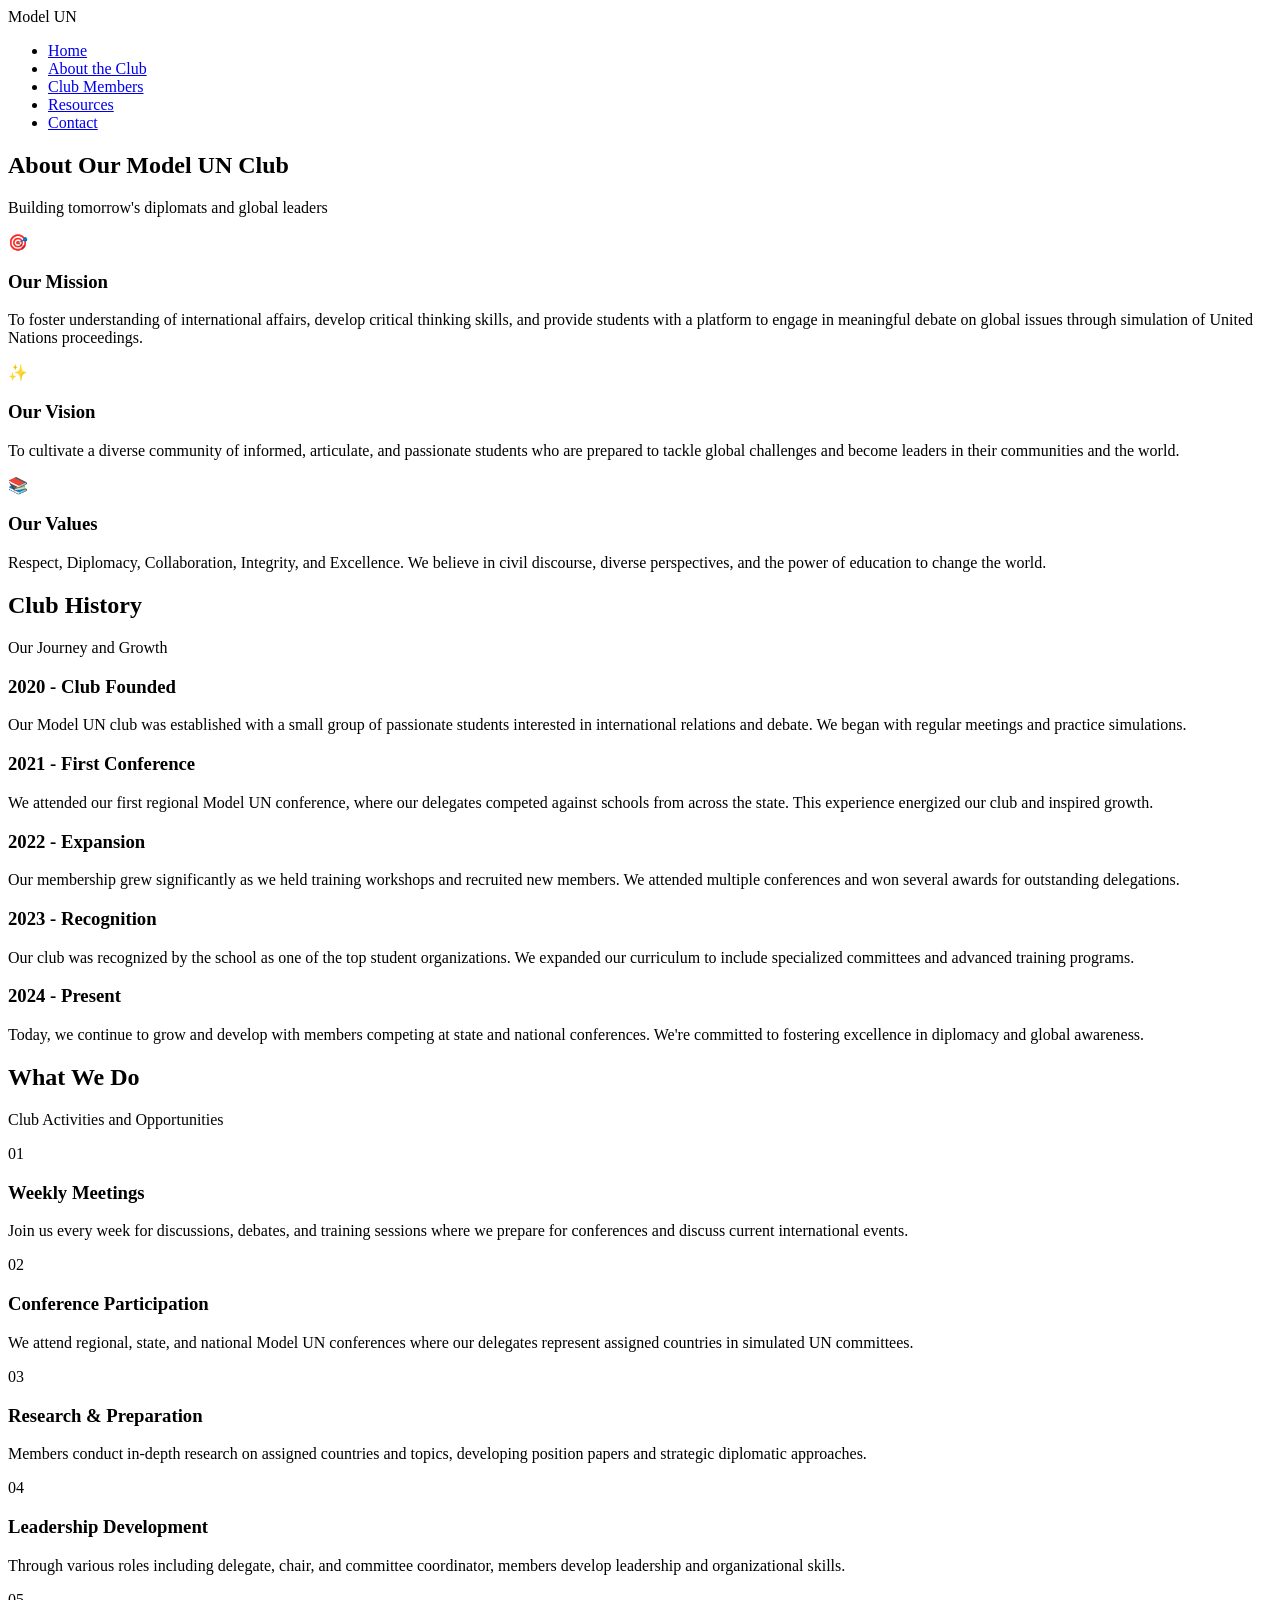
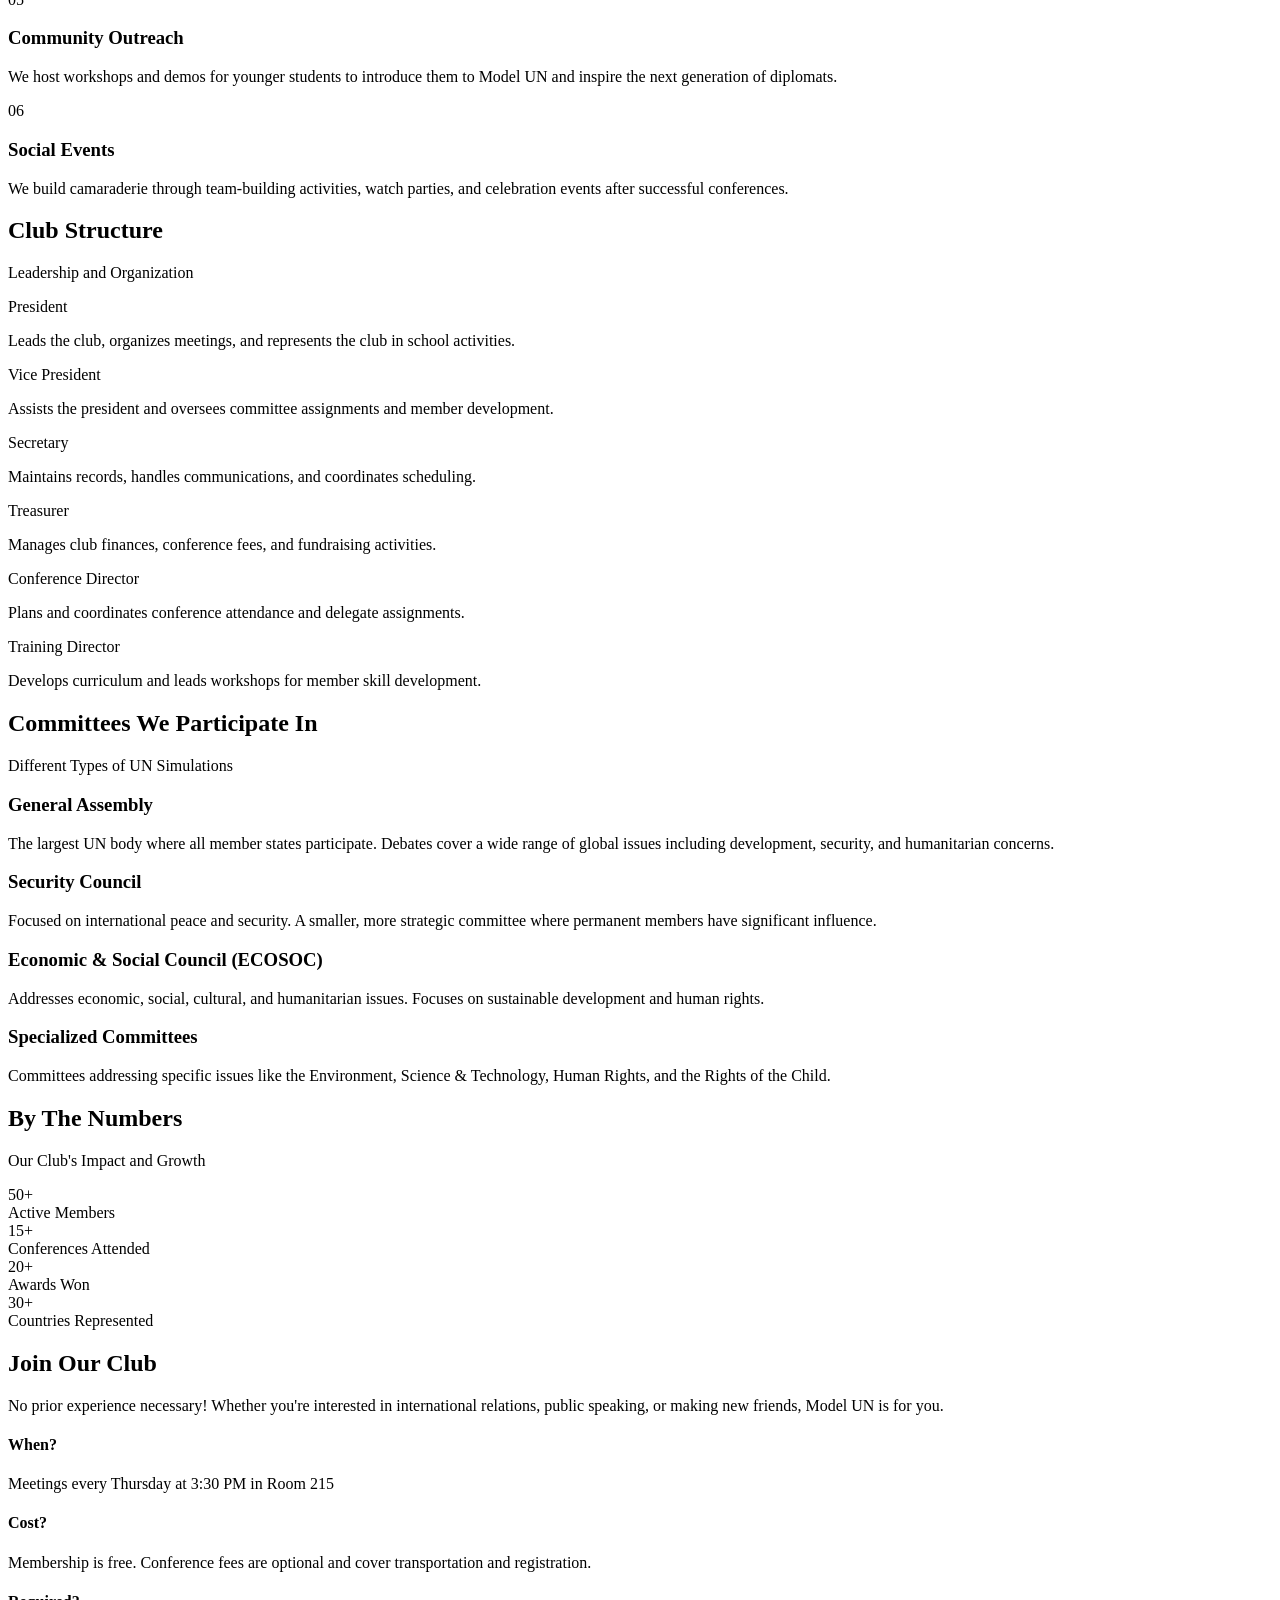
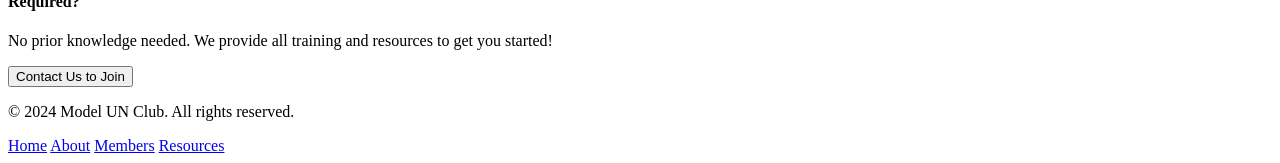
==== about-club.html @ 25dcda88 "inishal base website" ====
<!DOCTYPE html>
<html lang="en">
<head>
    <meta charset="UTF-8">
    <meta name="viewport" content="width=device-width, initial-scale=1.0">
    <title>About the Club - Model UN</title>
    <link rel="stylesheet" href="styles.css">
</head>
<body>
    <!-- Navigation Bar -->
    <nav class="navbar" id="navbar">
        <div class="nav-container">
            <div class="nav-logo">
                <span class="logo-text">Model</span>
                <span class="logo-accent">UN</span>
            </div>
            <ul class="nav-links" id="navLinks">
                <li><a href="index.html" class="nav-link" data-section="home">Home</a></li>
                <li><a href="about-club.html" class="nav-link active" data-section="about-club">About the Club</a></li>
                <li><a href="members.html" class="nav-link" data-section="members">Club Members</a></li>
                <li><a href="resources.html" class="nav-link" data-section="resources">Resources</a></li>
                <li><a href="index.html#contact" class="nav-link" data-section="contact">Contact</a></li>
            </ul>
            <div class="hamburger" id="hamburger">
                <span></span>
                <span></span>
                <span></span>
            </div>
        </div>
    </nav>

    <!-- Main Content -->
    <main>
        <!-- Page Header -->
        <section class="page-header">
            <div class="header-content">
                <h1>About Our Model UN Club</h1>
                <p>Building tomorrow's diplomats and global leaders</p>
            </div>
        </section>

        <!-- Mission & Vision Section -->
        <section class="section about-mission">
            <div class="mission-container">
                <div class="mission-card">
                    <div class="mission-icon">🎯</div>
                    <h3>Our Mission</h3>
                    <p>To foster understanding of international affairs, develop critical thinking skills, and provide students with a platform to engage in meaningful debate on global issues through simulation of United Nations proceedings.</p>
                </div>
                <div class="mission-card">
                    <div class="mission-icon">✨</div>
                    <h3>Our Vision</h3>
                    <p>To cultivate a diverse community of informed, articulate, and passionate students who are prepared to tackle global challenges and become leaders in their communities and the world.</p>
                </div>
                <div class="mission-card">
                    <div class="mission-icon">📚</div>
                    <h3>Our Values</h3>
                    <p>Respect, Diplomacy, Collaboration, Integrity, and Excellence. We believe in civil discourse, diverse perspectives, and the power of education to change the world.</p>
                </div>
            </div>
        </section>

        <!-- Club History Section -->
        <section class="section history-section">
            <div class="section-header">
                <h2>Club History</h2>
                <p>Our Journey and Growth</p>
            </div>
            <div class="timeline">
                <div class="timeline-item">
                    <div class="timeline-dot"></div>
                    <div class="timeline-content">
                        <h3>2020 - Club Founded</h3>
                        <p>Our Model UN club was established with a small group of passionate students interested in international relations and debate. We began with regular meetings and practice simulations.</p>
                    </div>
                </div>
                <div class="timeline-item">
                    <div class="timeline-dot"></div>
                    <div class="timeline-content">
                        <h3>2021 - First Conference</h3>
                        <p>We attended our first regional Model UN conference, where our delegates competed against schools from across the state. This experience energized our club and inspired growth.</p>
                    </div>
                </div>
                <div class="timeline-item">
                    <div class="timeline-dot"></div>
                    <div class="timeline-content">
                        <h3>2022 - Expansion</h3>
                        <p>Our membership grew significantly as we held training workshops and recruited new members. We attended multiple conferences and won several awards for outstanding delegations.</p>
                    </div>
                </div>
                <div class="timeline-item">
                    <div class="timeline-dot"></div>
                    <div class="timeline-content">
                        <h3>2023 - Recognition</h3>
                        <p>Our club was recognized by the school as one of the top student organizations. We expanded our curriculum to include specialized committees and advanced training programs.</p>
                    </div>
                </div>
                <div class="timeline-item">
                    <div class="timeline-dot"></div>
                    <div class="timeline-content">
                        <h3>2024 - Present</h3>
                        <p>Today, we continue to grow and develop with members competing at state and national conferences. We're committed to fostering excellence in diplomacy and global awareness.</p>
                    </div>
                </div>
            </div>
        </section>

        <!-- Activities & Events Section -->
        <section class="section activities-section">
            <div class="section-header">
                <h2>What We Do</h2>
                <p>Club Activities and Opportunities</p>
            </div>
            <div class="activities-grid">
                <div class="activity-card">
                    <div class="activity-number">01</div>
                    <h3>Weekly Meetings</h3>
                    <p>Join us every week for discussions, debates, and training sessions where we prepare for conferences and discuss current international events.</p>
                </div>
                <div class="activity-card">
                    <div class="activity-number">02</div>
                    <h3>Conference Participation</h3>
                    <p>We attend regional, state, and national Model UN conferences where our delegates represent assigned countries in simulated UN committees.</p>
                </div>
                <div class="activity-card">
                    <div class="activity-number">03</div>
                    <h3>Research & Preparation</h3>
                    <p>Members conduct in-depth research on assigned countries and topics, developing position papers and strategic diplomatic approaches.</p>
                </div>
                <div class="activity-card">
                    <div class="activity-number">04</div>
                    <h3>Leadership Development</h3>
                    <p>Through various roles including delegate, chair, and committee coordinator, members develop leadership and organizational skills.</p>
                </div>
                <div class="activity-card">
                    <div class="activity-number">05</div>
                    <h3>Community Outreach</h3>
                    <p>We host workshops and demos for younger students to introduce them to Model UN and inspire the next generation of diplomats.</p>
                </div>
                <div class="activity-card">
                    <div class="activity-number">06</div>
                    <h3>Social Events</h3>
                    <p>We build camaraderie through team-building activities, watch parties, and celebration events after successful conferences.</p>
                </div>
            </div>
        </section>

        <!-- Structure Section -->
        <section class="section structure-section">
            <div class="section-header">
                <h2>Club Structure</h2>
                <p>Leadership and Organization</p>
            </div>
            <div class="structure-container">
                <div class="officer-card">
                    <div class="officer-title">President</div>
                    <p>Leads the club, organizes meetings, and represents the club in school activities.</p>
                </div>
                <div class="officer-card">
                    <div class="officer-title">Vice President</div>
                    <p>Assists the president and oversees committee assignments and member development.</p>
                </div>
                <div class="officer-card">
                    <div class="officer-title">Secretary</div>
                    <p>Maintains records, handles communications, and coordinates scheduling.</p>
                </div>
                <div class="officer-card">
                    <div class="officer-title">Treasurer</div>
                    <p>Manages club finances, conference fees, and fundraising activities.</p>
                </div>
                <div class="officer-card">
                    <div class="officer-title">Conference Director</div>
                    <p>Plans and coordinates conference attendance and delegate assignments.</p>
                </div>
                <div class="officer-card">
                    <div class="officer-title">Training Director</div>
                    <p>Develops curriculum and leads workshops for member skill development.</p>
                </div>
            </div>
        </section>

        <!-- Committee Types Section -->
        <section class="section committees-section">
            <div class="section-header">
                <h2>Committees We Participate In</h2>
                <p>Different Types of UN Simulations</p>
            </div>
            <div class="committees-grid">
                <div class="committee-item">
                    <h3>General Assembly</h3>
                    <p>The largest UN body where all member states participate. Debates cover a wide range of global issues including development, security, and humanitarian concerns.</p>
                </div>
                <div class="committee-item">
                    <h3>Security Council</h3>
                    <p>Focused on international peace and security. A smaller, more strategic committee where permanent members have significant influence.</p>
                </div>
                <div class="committee-item">
                    <h3>Economic & Social Council (ECOSOC)</h3>
                    <p>Addresses economic, social, cultural, and humanitarian issues. Focuses on sustainable development and human rights.</p>
                </div>
                <div class="committee-item">
                    <h3>Specialized Committees</h3>
                    <p>Committees addressing specific issues like the Environment, Science & Technology, Human Rights, and the Rights of the Child.</p>
                </div>
            </div>
        </section>

        <!-- Statistics Section -->
        <section class="section stats-section">
            <div class="section-header">
                <h2>By The Numbers</h2>
                <p>Our Club's Impact and Growth</p>
            </div>
            <div class="stats-grid">
                <div class="stat-card">
                    <div class="stat-number">50+</div>
                    <div class="stat-label">Active Members</div>
                </div>
                <div class="stat-card">
                    <div class="stat-number">15+</div>
                    <div class="stat-label">Conferences Attended</div>
                </div>
                <div class="stat-card">
                    <div class="stat-number">20+</div>
                    <div class="stat-label">Awards Won</div>
                </div>
                <div class="stat-card">
                    <div class="stat-number">30+</div>
                    <div class="stat-label">Countries Represented</div>
                </div>
            </div>
        </section>

        <!-- Join Section -->
        <section class="section join-section">
            <div class="join-content">
                <h2>Join Our Club</h2>
                <p>No prior experience necessary! Whether you're interested in international relations, public speaking, or making new friends, Model UN is for you.</p>
                <div class="join-details">
                    <div class="join-item">
                        <h4>When?</h4>
                        <p>Meetings every Thursday at 3:30 PM in Room 215</p>
                    </div>
                    <div class="join-item">
                        <h4>Cost?</h4>
                        <p>Membership is free. Conference fees are optional and cover transportation and registration.</p>
                    </div>
                    <div class="join-item">
                        <h4>Required?</h4>
                        <p>No prior knowledge needed. We provide all training and resources to get you started!</p>
                    </div>
                </div>
                <button class="cta-button" onclick="window.location.href='index.html#contact'">Contact Us to Join</button>
            </div>
        </section>
    </main>

    <!-- Footer -->
    <footer class="footer">
        <div class="footer-content">
            <p>&copy; 2024 Model UN Club. All rights reserved.</p>
            <div class="footer-links">
                <a href="index.html">Home</a>
                <a href="about-club.html">About</a>
                <a href="members.html">Members</a>
                <a href="resources.html">Resources</a>
            </div>
        </div>
    </footer>

    <script src="script.js"></script>
</body>
</html>
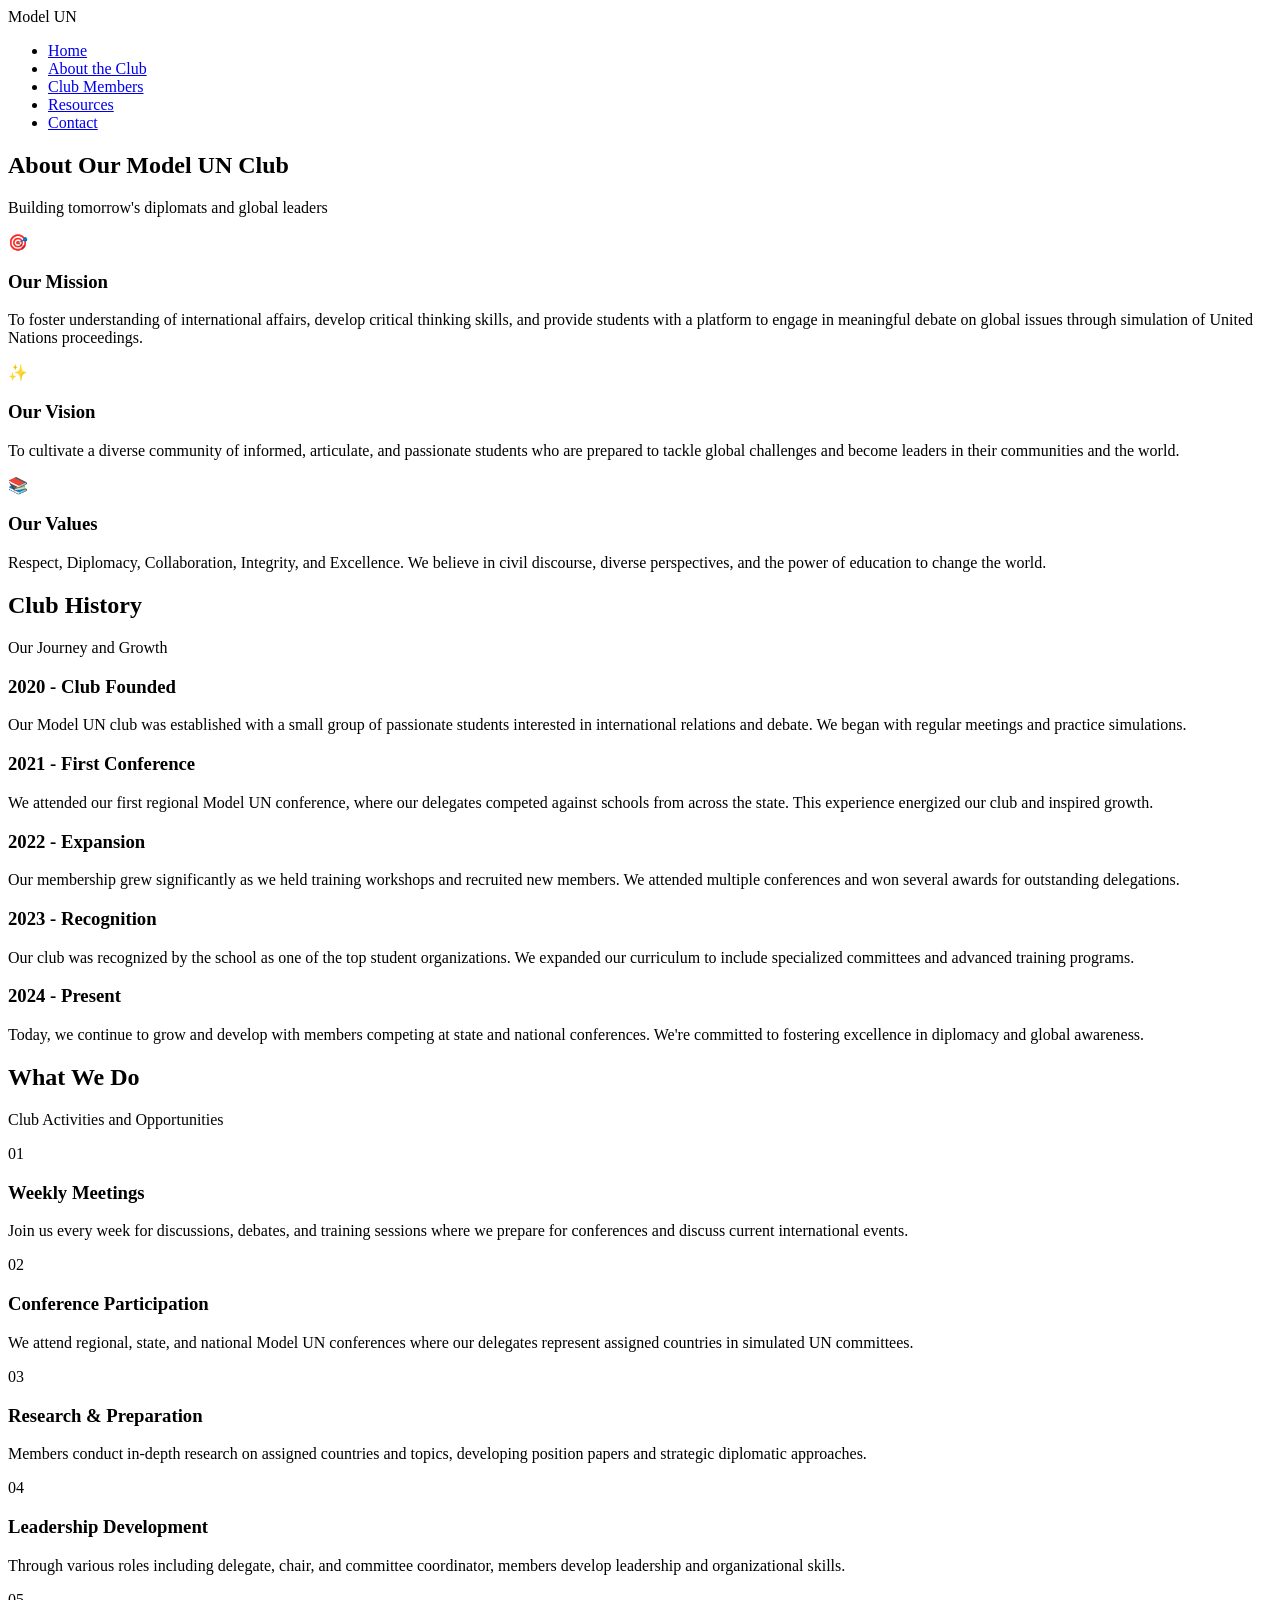
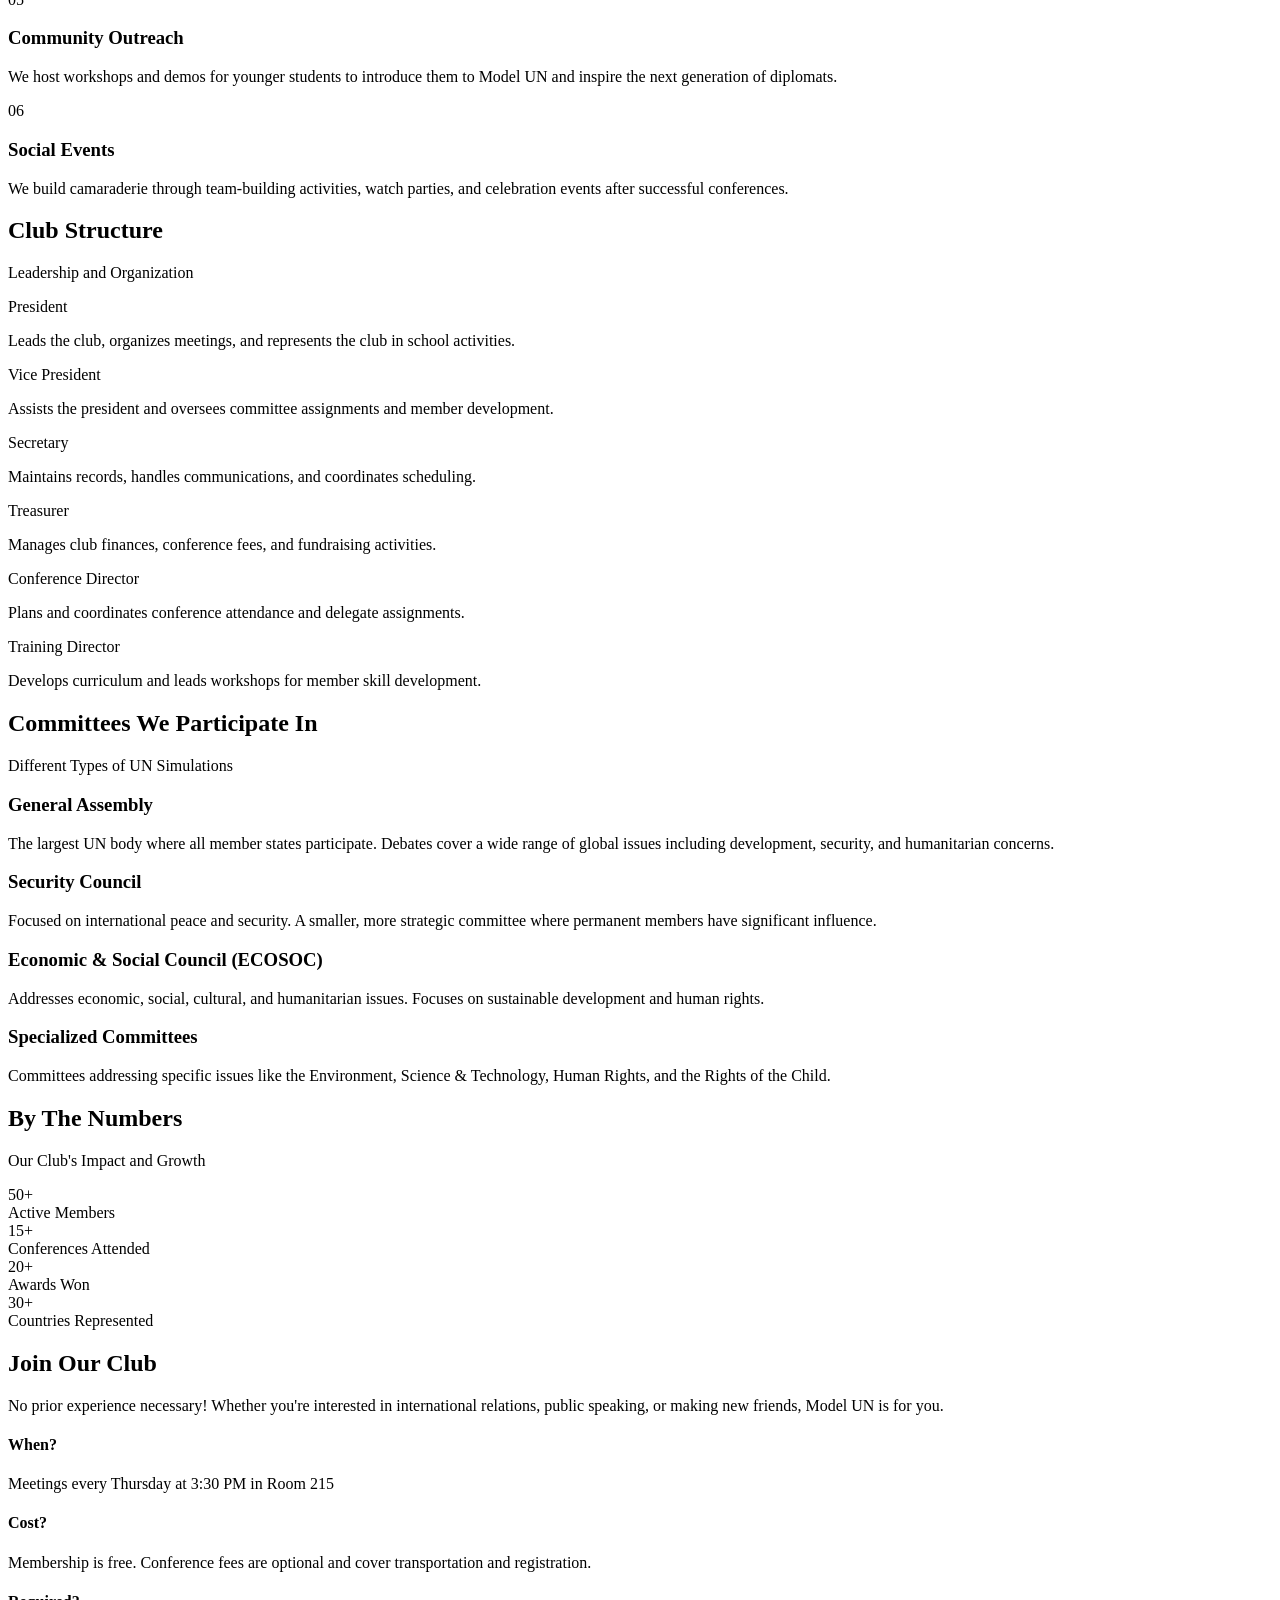
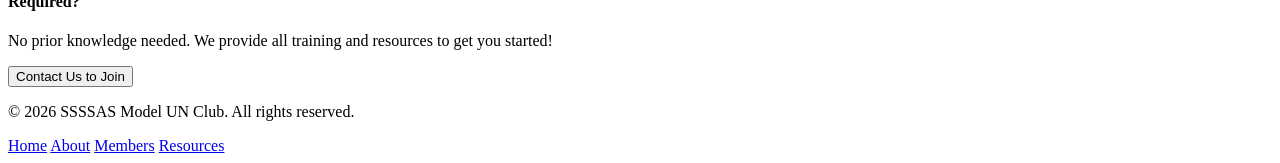
==== commit 90354d8c: "End of day one, added in the about clubs, resources, and members pg" ====
--- a/about-club.html
+++ b/about-club.html
@@ -258,7 +258,7 @@
     <!-- Footer -->
     <footer class="footer">
         <div class="footer-content">
-            <p>&copy; 2024 Model UN Club. All rights reserved.</p>
+            <p>&copy; 2026 SSSSAS Model UN Club. All rights reserved.</p>
             <div class="footer-links">
                 <a href="index.html">Home</a>
                 <a href="about-club.html">About</a>
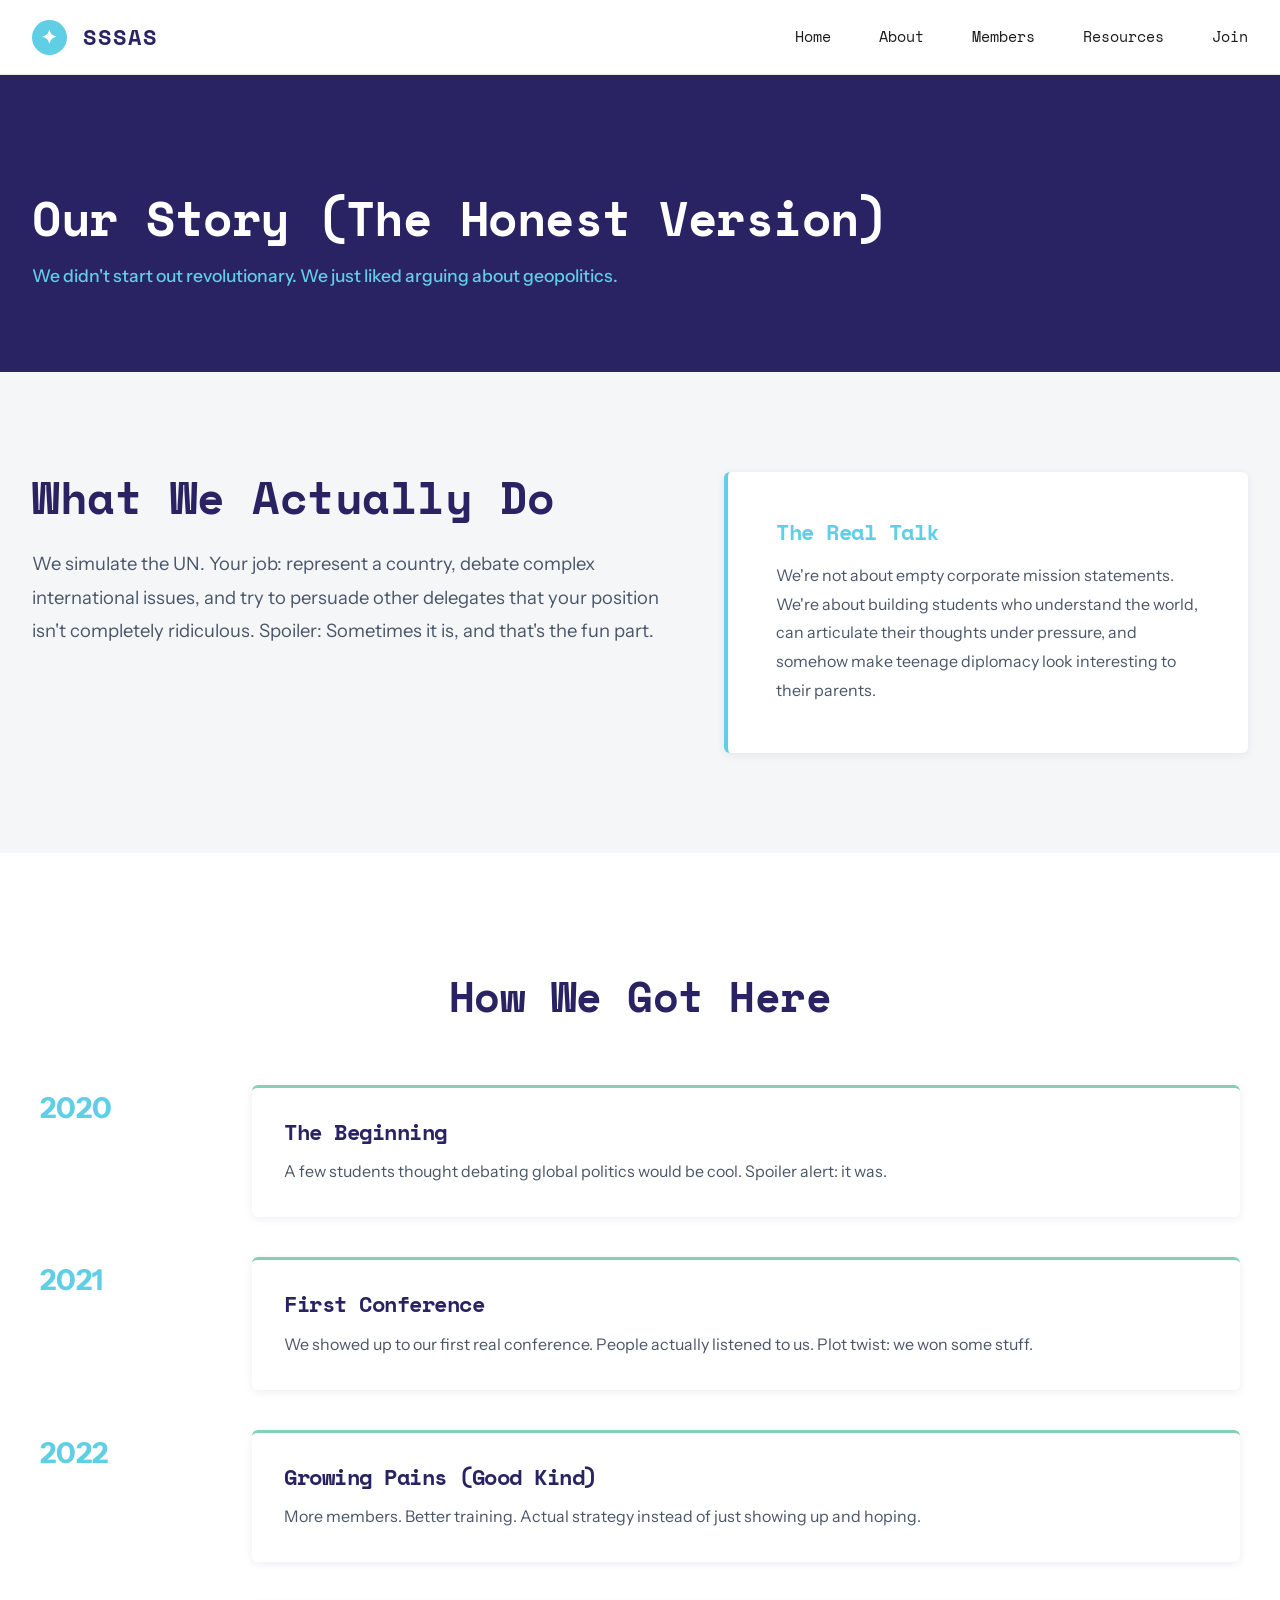
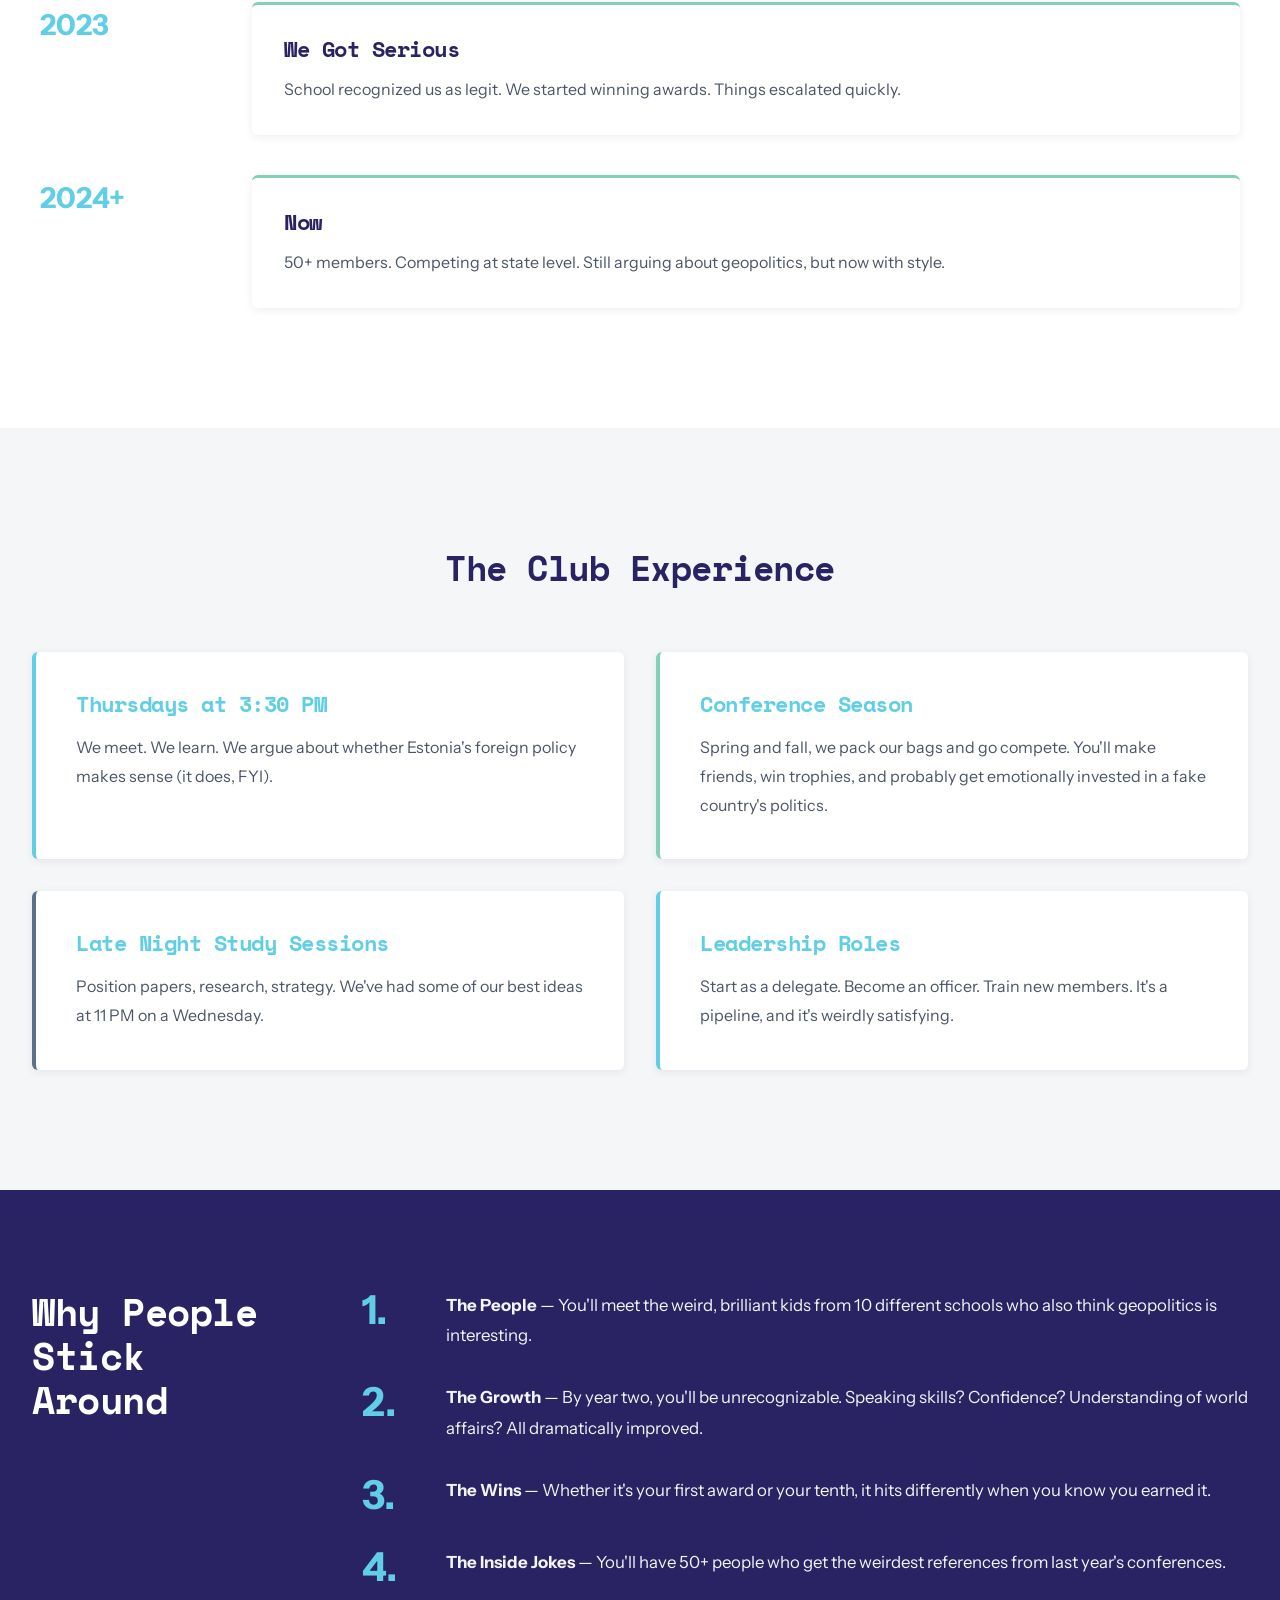
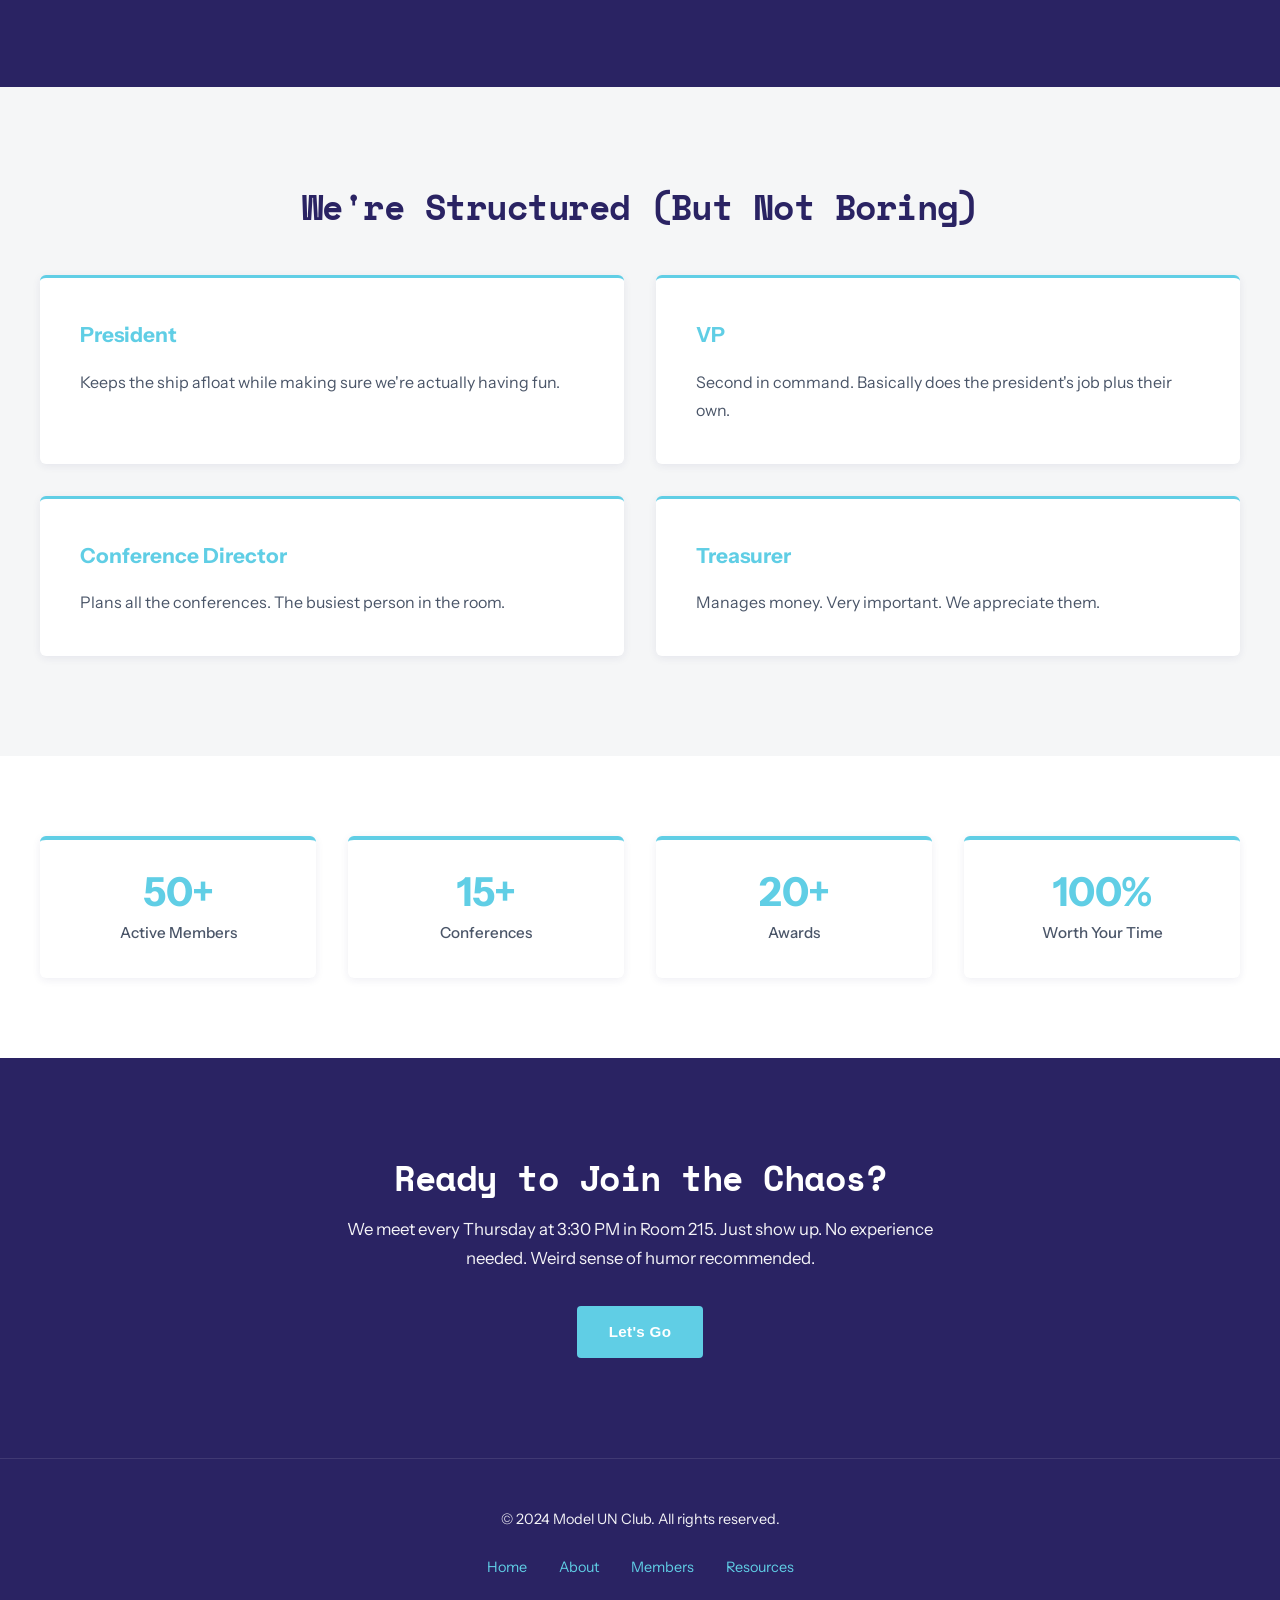
==== commit 7cdb5fe9: "fixed to match most recent brandstanders, still need to work on wording + logos and stuff" ====
--- a/about-club.html
+++ b/about-club.html
@@ -11,15 +11,15 @@
     <nav class="navbar" id="navbar">
         <div class="nav-container">
             <div class="nav-logo">
-                <span class="logo-text">Model</span>
-                <span class="logo-accent">UN</span>
+                <div class="logo-symbol">✦</div>
+                <span class="logo-text">SSSAS</span>
             </div>
             <ul class="nav-links" id="navLinks">
                 <li><a href="index.html" class="nav-link" data-section="home">Home</a></li>
-                <li><a href="about-club.html" class="nav-link active" data-section="about-club">About the Club</a></li>
-                <li><a href="members.html" class="nav-link" data-section="members">Club Members</a></li>
+                <li><a href="about-club.html" class="nav-link active" data-section="about-club">About</a></li>
+                <li><a href="members.html" class="nav-link" data-section="members">Members</a></li>
                 <li><a href="resources.html" class="nav-link" data-section="resources">Resources</a></li>
-                <li><a href="index.html#contact" class="nav-link" data-section="contact">Contact</a></li>
+                <li><a href="index.html#contact" class="nav-link" data-section="contact">Join</a></li>
             </ul>
             <div class="hamburger" id="hamburger">
                 <span></span>
@@ -32,233 +32,176 @@
     <!-- Main Content -->
     <main>
         <!-- Page Header -->
-        <section class="page-header">
-            <div class="header-content">
-                <h1>About Our Model UN Club</h1>
-                <p>Building tomorrow's diplomats and global leaders</p>
-            </div>
-        </section>
-
-        <!-- Mission & Vision Section -->
-        <section class="section about-mission">
-            <div class="mission-container">
-                <div class="mission-card">
-                    <div class="mission-icon">🎯</div>
-                    <h3>Our Mission</h3>
-                    <p>To foster understanding of international affairs, develop critical thinking skills, and provide students with a platform to engage in meaningful debate on global issues through simulation of United Nations proceedings.</p>
-                </div>
-                <div class="mission-card">
-                    <div class="mission-icon">✨</div>
-                    <h3>Our Vision</h3>
-                    <p>To cultivate a diverse community of informed, articulate, and passionate students who are prepared to tackle global challenges and become leaders in their communities and the world.</p>
-                </div>
-                <div class="mission-card">
-                    <div class="mission-icon">📚</div>
-                    <h3>Our Values</h3>
-                    <p>Respect, Diplomacy, Collaboration, Integrity, and Excellence. We believe in civil discourse, diverse perspectives, and the power of education to change the world.</p>
-                </div>
-            </div>
-        </section>
-
-        <!-- Club History Section -->
-        <section class="section history-section">
-            <div class="section-header">
-                <h2>Club History</h2>
-                <p>Our Journey and Growth</p>
-            </div>
-            <div class="timeline">
-                <div class="timeline-item">
-                    <div class="timeline-dot"></div>
-                    <div class="timeline-content">
-                        <h3>2020 - Club Founded</h3>
-                        <p>Our Model UN club was established with a small group of passionate students interested in international relations and debate. We began with regular meetings and practice simulations.</p>
-                    </div>
-                </div>
-                <div class="timeline-item">
-                    <div class="timeline-dot"></div>
-                    <div class="timeline-content">
-                        <h3>2021 - First Conference</h3>
-                        <p>We attended our first regional Model UN conference, where our delegates competed against schools from across the state. This experience energized our club and inspired growth.</p>
-                    </div>
-                </div>
-                <div class="timeline-item">
-                    <div class="timeline-dot"></div>
-                    <div class="timeline-content">
-                        <h3>2022 - Expansion</h3>
-                        <p>Our membership grew significantly as we held training workshops and recruited new members. We attended multiple conferences and won several awards for outstanding delegations.</p>
-                    </div>
-                </div>
-                <div class="timeline-item">
-                    <div class="timeline-dot"></div>
-                    <div class="timeline-content">
-                        <h3>2023 - Recognition</h3>
-                        <p>Our club was recognized by the school as one of the top student organizations. We expanded our curriculum to include specialized committees and advanced training programs.</p>
-                    </div>
-                </div>
-                <div class="timeline-item">
-                    <div class="timeline-dot"></div>
-                    <div class="timeline-content">
-                        <h3>2024 - Present</h3>
-                        <p>Today, we continue to grow and develop with members competing at state and national conferences. We're committed to fostering excellence in diplomacy and global awareness.</p>
-                    </div>
-                </div>
-            </div>
-        </section>
-
-        <!-- Activities & Events Section -->
-        <section class="section activities-section">
-            <div class="section-header">
-                <h2>What We Do</h2>
-                <p>Club Activities and Opportunities</p>
-            </div>
-            <div class="activities-grid">
-                <div class="activity-card">
-                    <div class="activity-number">01</div>
-                    <h3>Weekly Meetings</h3>
-                    <p>Join us every week for discussions, debates, and training sessions where we prepare for conferences and discuss current international events.</p>
-                </div>
-                <div class="activity-card">
-                    <div class="activity-number">02</div>
-                    <h3>Conference Participation</h3>
-                    <p>We attend regional, state, and national Model UN conferences where our delegates represent assigned countries in simulated UN committees.</p>
-                </div>
-                <div class="activity-card">
-                    <div class="activity-number">03</div>
-                    <h3>Research & Preparation</h3>
-                    <p>Members conduct in-depth research on assigned countries and topics, developing position papers and strategic diplomatic approaches.</p>
-                </div>
-                <div class="activity-card">
-                    <div class="activity-number">04</div>
-                    <h3>Leadership Development</h3>
-                    <p>Through various roles including delegate, chair, and committee coordinator, members develop leadership and organizational skills.</p>
-                </div>
-                <div class="activity-card">
-                    <div class="activity-number">05</div>
-                    <h3>Community Outreach</h3>
-                    <p>We host workshops and demos for younger students to introduce them to Model UN and inspire the next generation of diplomats.</p>
-                </div>
-                <div class="activity-card">
-                    <div class="activity-number">06</div>
-                    <h3>Social Events</h3>
-                    <p>We build camaraderie through team-building activities, watch parties, and celebration events after successful conferences.</p>
-                </div>
-            </div>
-        </section>
-
-        <!-- Structure Section -->
-        <section class="section structure-section">
-            <div class="section-header">
-                <h2>Club Structure</h2>
-                <p>Leadership and Organization</p>
-            </div>
-            <div class="structure-container">
-                <div class="officer-card">
-                    <div class="officer-title">President</div>
-                    <p>Leads the club, organizes meetings, and represents the club in school activities.</p>
-                </div>
-                <div class="officer-card">
-                    <div class="officer-title">Vice President</div>
-                    <p>Assists the president and oversees committee assignments and member development.</p>
-                </div>
-                <div class="officer-card">
-                    <div class="officer-title">Secretary</div>
-                    <p>Maintains records, handles communications, and coordinates scheduling.</p>
-                </div>
-                <div class="officer-card">
-                    <div class="officer-title">Treasurer</div>
-                    <p>Manages club finances, conference fees, and fundraising activities.</p>
-                </div>
-                <div class="officer-card">
-                    <div class="officer-title">Conference Director</div>
-                    <p>Plans and coordinates conference attendance and delegate assignments.</p>
-                </div>
-                <div class="officer-card">
-                    <div class="officer-title">Training Director</div>
-                    <p>Develops curriculum and leads workshops for member skill development.</p>
-                </div>
-            </div>
-        </section>
-
-        <!-- Committee Types Section -->
-        <section class="section committees-section">
-            <div class="section-header">
-                <h2>Committees We Participate In</h2>
-                <p>Different Types of UN Simulations</p>
-            </div>
-            <div class="committees-grid">
-                <div class="committee-item">
-                    <h3>General Assembly</h3>
-                    <p>The largest UN body where all member states participate. Debates cover a wide range of global issues including development, security, and humanitarian concerns.</p>
-                </div>
-                <div class="committee-item">
-                    <h3>Security Council</h3>
-                    <p>Focused on international peace and security. A smaller, more strategic committee where permanent members have significant influence.</p>
-                </div>
-                <div class="committee-item">
-                    <h3>Economic & Social Council (ECOSOC)</h3>
-                    <p>Addresses economic, social, cultural, and humanitarian issues. Focuses on sustainable development and human rights.</p>
-                </div>
-                <div class="committee-item">
-                    <h3>Specialized Committees</h3>
-                    <p>Committees addressing specific issues like the Environment, Science & Technology, Human Rights, and the Rights of the Child.</p>
-                </div>
-            </div>
-        </section>
-
-        <!-- Statistics Section -->
-        <section class="section stats-section">
-            <div class="section-header">
-                <h2>By The Numbers</h2>
-                <p>Our Club's Impact and Growth</p>
-            </div>
-            <div class="stats-grid">
-                <div class="stat-card">
-                    <div class="stat-number">50+</div>
-                    <div class="stat-label">Active Members</div>
-                </div>
-                <div class="stat-card">
-                    <div class="stat-number">15+</div>
-                    <div class="stat-label">Conferences Attended</div>
-                </div>
-                <div class="stat-card">
-                    <div class="stat-number">20+</div>
-                    <div class="stat-label">Awards Won</div>
-                </div>
-                <div class="stat-card">
-                    <div class="stat-number">30+</div>
-                    <div class="stat-label">Countries Represented</div>
-                </div>
-            </div>
-        </section>
-
-        <!-- Join Section -->
-        <section class="section join-section">
-            <div class="join-content">
-                <h2>Join Our Club</h2>
-                <p>No prior experience necessary! Whether you're interested in international relations, public speaking, or making new friends, Model UN is for you.</p>
-                <div class="join-details">
-                    <div class="join-item">
-                        <h4>When?</h4>
-                        <p>Meetings every Thursday at 3:30 PM in Room 215</p>
-                    </div>
-                    <div class="join-item">
-                        <h4>Cost?</h4>
-                        <p>Membership is free. Conference fees are optional and cover transportation and registration.</p>
-                    </div>
-                    <div class="join-item">
-                        <h4>Required?</h4>
-                        <p>No prior knowledge needed. We provide all training and resources to get you started!</p>
-                    </div>
-                </div>
-                <button class="cta-button" onclick="window.location.href='index.html#contact'">Contact Us to Join</button>
-            </div>
+        <section class="page-header-elite">
+            <div class="header-elite-content">
+                <h1>Our Story (The Honest Version)</h1>
+                <p>We didn't start out revolutionary. We just liked arguing about geopolitics.</p>
+            </div>
+        </section>
+
+        <!-- Mission Statement Section -->
+        <section class="section mission-elite-section">
+            <div class="mission-elite-container">
+                <div class="mission-block-primary">
+                    <h2>What We Actually Do</h2>
+                    <p>We simulate the UN. Your job: represent a country, debate complex international issues, and try to persuade other delegates that your position isn't completely ridiculous. Spoiler: Sometimes it is, and that's the fun part.</p>
+                </div>
+                <div class="mission-block-secondary">
+                    <h3>The Real Talk</h3>
+                    <p>We're not about empty corporate mission statements. We're about building students who understand the world, can articulate their thoughts under pressure, and somehow make teenage diplomacy look interesting to their parents.</p>
+                </div>
+            </div>
+        </section>
+
+        <!-- Timeline Section -->
+        <section class="section timeline-elite-section">
+            <h2>How We Got Here</h2>
+            <div class="timeline-elite">
+                <div class="timeline-elite-item timeline-item-1">
+                    <div class="timeline-year">2020</div>
+                    <div class="timeline-elite-content">
+                        <h3>The Beginning</h3>
+                        <p>A few students thought debating global politics would be cool. Spoiler alert: it was.</p>
+                    </div>
+                </div>
+                <div class="timeline-elite-item timeline-item-2">
+                    <div class="timeline-year">2021</div>
+                    <div class="timeline-elite-content">
+                        <h3>First Conference</h3>
+                        <p>We showed up to our first real conference. People actually listened to us. Plot twist: we won some stuff.</p>
+                    </div>
+                </div>
+                <div class="timeline-elite-item timeline-item-3">
+                    <div class="timeline-year">2022</div>
+                    <div class="timeline-elite-content">
+                        <h3>Growing Pains (Good Kind)</h3>
+                        <p>More members. Better training. Actual strategy instead of just showing up and hoping.</p>
+                    </div>
+                </div>
+                <div class="timeline-elite-item timeline-item-4">
+                    <div class="timeline-year">2023</div>
+                    <div class="timeline-elite-content">
+                        <h3>We Got Serious</h3>
+                        <p>School recognized us as legit. We started winning awards. Things escalated quickly.</p>
+                    </div>
+                </div>
+                <div class="timeline-elite-item timeline-item-5">
+                    <div class="timeline-year">2024+</div>
+                    <div class="timeline-elite-content">
+                        <h3>Now</h3>
+                        <p>50+ members. Competing at state level. Still arguing about geopolitics, but now with style.</p>
+                    </div>
+                </div>
+            </div>
+        </section>
+
+        <!-- What You Actually Do Section -->
+        <section class="section activities-elite-section">
+            <h2>The Club Experience</h2>
+            <div class="activities-elite-grid">
+                <div class="activity-elite-card activity-elite-1">
+                    <h3>Thursdays at 3:30 PM</h3>
+                    <p>We meet. We learn. We argue about whether Estonia's foreign policy makes sense (it does, FYI).</p>
+                </div>
+                <div class="activity-elite-card activity-elite-2">
+                    <h3>Conference Season</h3>
+                    <p>Spring and fall, we pack our bags and go compete. You'll make friends, win trophies, and probably get emotionally invested in a fake country's politics.</p>
+                </div>
+                <div class="activity-elite-card activity-elite-3">
+                    <h3>Late Night Study Sessions</h3>
+                    <p>Position papers, research, strategy. We've had some of our best ideas at 11 PM on a Wednesday.</p>
+                </div>
+                <div class="activity-elite-card activity-elite-4">
+                    <h3>Leadership Roles</h3>
+                    <p>Start as a delegate. Become an officer. Train new members. It's a pipeline, and it's weirdly satisfying.</p>
+                </div>
+            </div>
+        </section>
+
+        <!-- Why People Actually Join Section -->
+        <section class="section elite-reasons-section">
+            <div class="reasons-content">
+                <div class="reasons-left">
+                    <h2>Why People Stick Around</h2>
+                </div>
+                <div class="reasons-right">
+                    <div class="reason-item">
+                        <span class="reason-num">1.</span>
+                        <p><strong>The People</strong> — You'll meet the weird, brilliant kids from 10 different schools who also think geopolitics is interesting.</p>
+                    </div>
+                    <div class="reason-item">
+                        <span class="reason-num">2.</span>
+                        <p><strong>The Growth</strong> — By year two, you'll be unrecognizable. Speaking skills? Confidence? Understanding of world affairs? All dramatically improved.</p>
+                    </div>
+                    <div class="reason-item">
+                        <span class="reason-num">3.</span>
+                        <p><strong>The Wins</strong> — Whether it's your first award or your tenth, it hits differently when you know you earned it.</p>
+                    </div>
+                    <div class="reason-item">
+                        <span class="reason-num">4.</span>
+                        <p><strong>The Inside Jokes</strong> — You'll have 50+ people who get the weirdest references from last year's conferences.</p>
+                    </div>
+                </div>
+            </div>
+        </section>
+
+        <!-- Leadership Section -->
+        <section class="section leadership-elite-section">
+            <h2>We're Structured (But Not Boring)</h2>
+            <div class="leadership-elite-grid">
+                <div class="leadership-elite-card">
+                    <div class="role-title">President</div>
+                    <p>Keeps the ship afloat while making sure we're actually having fun.</p>
+                </div>
+                <div class="leadership-elite-card">
+                    <div class="role-title">VP</div>
+                    <p>Second in command. Basically does the president's job plus their own.</p>
+                </div>
+                <div class="leadership-elite-card">
+                    <div class="role-title">Conference Director</div>
+                    <p>Plans all the conferences. The busiest person in the room.</p>
+                </div>
+                <div class="leadership-elite-card">
+                    <div class="role-title">Treasurer</div>
+                    <p>Manages money. Very important. We appreciate them.</p>
+                </div>
+            </div>
+        </section>
+
+        <!-- Quick Stats -->
+        <section class="section stats-elite-section">
+            <div class="stats-elite-grid">
+                <div class="stat-elite-item">
+                    <div class="stat-elite-number">50+</div>
+                    <p>Active Members</p>
+                </div>
+                <div class="stat-elite-item">
+                    <div class="stat-elite-number">15+</div>
+                    <p>Conferences</p>
+                </div>
+                <div class="stat-elite-item">
+                    <div class="stat-elite-number">20+</div>
+                    <p>Awards</p>
+                </div>
+                <div class="stat-elite-item">
+                    <div class="stat-elite-number">100%</div>
+                    <p>Worth Your Time</p>
+                </div>
+            </div>
+        </section>
+
+        <!-- CTA Section -->
+        <section class="section cta-elite-section">
+            <h2>Ready to Join the Chaos?</h2>
+            <p>We meet every Thursday at 3:30 PM in Room 215. Just show up. No experience needed. Weird sense of humor recommended.</p>
+            <button class="cta-button" onclick="window.location.href='index.html#contact'">Let's Go</button>
         </section>
     </main>
 
     <!-- Footer -->
     <footer class="footer">
         <div class="footer-content">
-            <p>&copy; 2026 SSSSAS Model UN Club. All rights reserved.</p>
+            <p>&copy; 2024 Model UN Club. All rights reserved.</p>
             <div class="footer-links">
                 <a href="index.html">Home</a>
                 <a href="about-club.html">About</a>
--- a/styles.css
+++ b/styles.css
@@ -0,0 +1,2011 @@
+/* ===== SSSAS MUN STYLE GUIDE IMPLEMENTATION ===== */
+/* Colors, Fonts, and Branding per official style guide */
+/* FIXED: All contrast issues resolved for accessibility */
+
+@import url('https://fonts.googleapis.com/css2?family=Instrument+Sans:wght@400;500;600;700&family=Space+Mono:wght@400;700&display=swap');
+
+:root {
+    --primary-blue: #60cee5ff;
+    --secondary-blue: #5b6f8eff;
+    --secondary-purple: #2a2363ff;
+    --tertiary-green: #84d0b7ff;
+    --dark-text: #1a1a1a;
+    --light-text: #ffffff;
+    --bg-light: #f5f6f7;
+    --bg-white: #ffffff;
+    --gray-text: #4a5568;
+    --light-gray: #e5e7eb;
+    --shadow-subtle: 0 2px 8px rgba(42, 35, 99, 0.08);
+    --shadow-medium: 0 8px 24px rgba(42, 35, 99, 0.12);
+}
+
+* {
+    margin: 0;
+    padding: 0;
+    box-sizing: border-box;
+}
+
+html {
+    scroll-behavior: smooth;
+}
+
+body {
+    font-family: 'Instrument Sans', -apple-system, BlinkMacSystemFont, 'Segoe UI', 'Helvetica Neue', sans-serif;
+    line-height: 1.6;
+    color: var(--dark-text);
+    background: var(--bg-light);
+    overflow-x: hidden;
+}
+
+/* ===== TYPOGRAPHY ===== */
+h1, h2, h3, h4, h5, h6 {
+    font-family: 'Space Mono', monospace;
+    line-height: 1.15;
+    font-weight: 700;
+    letter-spacing: -0.5px;
+    color: var(--secondary-purple);
+}
+
+h1 { font-size: 3.5rem; }
+h2 { font-size: 2.2rem; margin-bottom: 1.2rem; }
+h3 { font-size: 1.35rem; }
+h4 { font-size: 1.1rem; }
+
+p {
+    color: var(--gray-text);
+    line-height: 1.75;
+}
+
+/* ===== NAVIGATION ===== */
+.navbar {
+    position: fixed;
+    top: 0;
+    width: 100%;
+    background: var(--bg-white);
+    backdrop-filter: blur(12px);
+    border-bottom: 1px solid var(--light-gray);
+    z-index: 1000;
+    transition: all 0.3s cubic-bezier(0.4, 0, 0.2, 1);
+}
+
+.navbar.scrolled {
+    box-shadow: var(--shadow-subtle);
+    border-bottom-color: rgba(42, 35, 99, 0.1);
+}
+
+.nav-container {
+    max-width: 1400px;
+    margin: 0 auto;
+    padding: 1.2rem 2rem;
+    display: flex;
+    justify-content: space-between;
+    align-items: center;
+}
+
+.nav-logo {
+    font-family: 'Space Mono', monospace;
+    font-size: 1.4rem;
+    letter-spacing: 2px;
+    font-weight: 800;
+    cursor: pointer;
+    display: flex;
+    align-items: center;
+    gap: 0.5rem;
+}
+
+.logo-text {
+    color: var(--secondary-purple);
+}
+
+.logo-accent {
+    color: var(--tertiary-green);
+}
+
+.logo-symbol {
+    width: 35px;
+    height: 35px;
+    background: var(--primary-blue);
+    border-radius: 50%;
+    display: flex;
+    align-items: center;
+    justify-content: center;
+    color: white;
+    font-weight: bold;
+    font-size: 1.2rem;
+    margin-right: 0.5rem;
+}
+
+.nav-links {
+    display: flex;
+    list-style: none;
+    gap: 3rem;
+}
+
+.nav-link {
+    font-family: 'Space Mono', monospace;
+    text-decoration: none;
+    color: var(--dark-text);
+    font-weight: 500;
+    font-size: 0.95rem;
+    position: relative;
+    cursor: pointer;
+    transition: color 0.2s ease;
+}
+
+.nav-link::after {
+    content: '';
+    position: absolute;
+    bottom: -4px;
+    left: 0;
+    width: 0;
+    height: 2px;
+    background: var(--primary-blue);
+    transition: width 0.4s cubic-bezier(0.34, 1.56, 0.64, 1);
+}
+
+.nav-link:hover {
+    color: var(--primary-blue);
+}
+
+.nav-link:hover::after,
+.nav-link.active::after {
+    width: 100%;
+}
+
+.hamburger {
+    display: none;
+    flex-direction: column;
+    cursor: pointer;
+    gap: 5px;
+}
+
+.hamburger span {
+    width: 24px;
+    height: 2.5px;
+    background: var(--dark-text);
+    transition: all 0.3s ease;
+}
+
+/* ===== MAIN CONTENT ===== */
+main {
+    margin-top: 70px;
+}
+
+.section {
+    scroll-margin-top: 80px;
+}
+
+/* ===== HERO SECTION ===== */
+.hero-section {
+    background: var(--bg-light);
+    padding: 100px 2rem 120px 2rem;
+    position: relative;
+    overflow: hidden;
+}
+
+.hero-grid {
+    max-width: 1400px;
+    margin: 0 auto;
+    display: grid;
+    grid-template-columns: 1fr 0.8fr;
+    gap: 6rem;
+    align-items: center;
+}
+
+.hero-content {
+    z-index: 10;
+}
+
+.hero-title {
+    font-size: 3.8rem;
+    margin-bottom: 2rem;
+    line-height: 1.1;
+    letter-spacing: -1px;
+    color: var(--secondary-purple);
+    max-width: 90%;
+}
+
+.hero-subtitle {
+    font-size: 1.15rem;
+    color: var(--gray-text);
+    margin-bottom: 2.5rem;
+    line-height: 1.8;
+    max-width: 550px;
+}
+
+.cta-button {
+    background: var(--primary-blue);
+    color: white;
+    border: none;
+    padding: 1.1rem 2rem;
+    font-size: 0.95rem;
+    font-weight: 600;
+    border-radius: 4px;
+    cursor: pointer;
+    transition: all 0.3s cubic-bezier(0.34, 1.56, 0.64, 1);
+    position: relative;
+    letter-spacing: 0.3px;
+    overflow: hidden;
+}
+
+.cta-button::before {
+    content: '';
+    position: absolute;
+    top: 0;
+    left: -100%;
+    width: 100%;
+    height: 100%;
+    background: var(--secondary-purple);
+    transition: left 0.4s cubic-bezier(0.34, 1.56, 0.64, 1);
+    z-index: -1;
+}
+
+.cta-button:hover::before {
+    left: 0;
+}
+
+.cta-button:hover {
+    transform: translateY(-3px);
+    letter-spacing: 0.5px;
+}
+
+.hero-visual {
+    position: relative;
+    height: 450px;
+    z-index: 5;
+}
+
+.accent-box {
+    position: absolute;
+    background: var(--tertiary-green);
+    opacity: 0.08;
+}
+
+.accent-1 {
+    width: 280px;
+    height: 280px;
+    top: 0;
+    left: 0;
+    clip-path: polygon(0 0, 100% 0, 85% 100%, 0 85%);
+    animation: drift 8s ease-in-out infinite;
+}
+
+.accent-2 {
+    width: 200px;
+    height: 200px;
+    bottom: 20px;
+    right: -40px;
+    clip-path: polygon(20% 0, 100% 0, 100% 100%, 0 85%);
+    animation: driftReverse 10s ease-in-out infinite;
+}
+
+.accent-dot {
+    position: absolute;
+    width: 12px;
+    height: 12px;
+    background: var(--primary-blue);
+    border-radius: 50%;
+    top: 35%;
+    right: 15%;
+    opacity: 0.4;
+    animation: pulse 4s ease-in-out infinite;
+}
+
+@keyframes drift {
+    0%, 100% { transform: translateY(0) rotate(0deg); }
+    50% { transform: translateY(-20px) rotate(2deg); }
+}
+
+@keyframes driftReverse {
+    0%, 100% { transform: translateY(0) rotate(0deg); }
+    50% { transform: translateY(20px) rotate(-2deg); }
+}
+
+@keyframes pulse {
+    0%, 100% { opacity: 0.4; transform: scale(1); }
+    50% { opacity: 0.8; transform: scale(1.3); }
+}
+
+/* ===== FEATURES SECTION ===== */
+.features-section {
+    background: var(--bg-white);
+    padding: 140px 2rem;
+    position: relative;
+}
+
+.features-header {
+    margin-bottom: 4rem;
+    max-width: 1400px;
+    margin-left: auto;
+    margin-right: auto;
+}
+
+.features-header h2 {
+    font-size: 2.6rem;
+    margin-bottom: 0.8rem;
+    color: var(--secondary-purple);
+}
+
+.features-header p {
+    font-size: 1.05rem;
+    color: var(--gray-text);
+}
+
+.features-asymmetry {
+    max-width: 1400px;
+    margin: 0 auto;
+    display: grid;
+    grid-template-columns: repeat(2, 1fr);
+    gap: 2.5rem;
+    grid-auto-rows: auto;
+}
+
+.feature-card {
+    background: white;
+    padding: 2.5rem;
+    border-radius: 6px;
+    border-left: 4px solid var(--primary-blue);
+    box-shadow: var(--shadow-subtle);
+    transition: all 0.4s cubic-bezier(0.34, 1.56, 0.64, 1);
+    position: relative;
+    overflow: hidden;
+}
+
+.feature-card::before {
+    content: '';
+    position: absolute;
+    bottom: 0;
+    right: 0;
+    width: 0;
+    height: 0;
+    background: var(--primary-blue);
+    opacity: 0.03;
+    border-radius: 50%;
+    transition: all 0.6s ease;
+}
+
+.feature-card:hover::before {
+    width: 300px;
+    height: 300px;
+}
+
+.feature-card.feature-tall {
+    grid-row: span 2;
+}
+
+.feature-icon {
+    font-size: 2.5rem;
+    margin-bottom: 1.2rem;
+    display: inline-block;
+}
+
+.feature-card h3 {
+    color: var(--secondary-purple);
+    margin-bottom: 1rem;
+    position: relative;
+    z-index: 1;
+}
+
+.feature-card p {
+    color: var(--gray-text);
+    position: relative;
+    z-index: 1;
+    line-height: 1.8;
+}
+
+.feature-card:hover {
+    transform: translateY(-6px);
+    box-shadow: var(--shadow-medium);
+}
+
+/* ===== SERVICES SECTION ===== */
+.services-section {
+    background: var(--secondary-purple);
+    color: white;
+    padding: 120px 2rem;
+}
+
+.services-split {
+    max-width: 1400px;
+    margin: 0 auto;
+    display: grid;
+    grid-template-columns: 0.35fr 1fr;
+    gap: 4rem;
+    align-items: start;
+}
+
+.services-left {
+    position: sticky;
+    top: 150px;
+}
+
+.services-left h2 {
+    color: white;
+    margin-bottom: 1rem;
+    font-size: 2.4rem;
+}
+
+.services-intro {
+    color: var(--primary-blue);
+    font-size: 1rem;
+    font-weight: 500;
+    letter-spacing: 1px;
+}
+
+.services-right {
+    display: flex;
+    flex-direction: column;
+    gap: 2.5rem;
+}
+
+.service-block {
+    background: rgba(255, 255, 255, 0.08);
+    padding: 2rem;
+    border-left: 3px solid var(--primary-blue);
+    border-radius: 4px;
+    backdrop-filter: blur(10px);
+    transition: all 0.4s ease;
+    position: relative;
+    overflow: hidden;
+}
+
+.service-block::after {
+    content: '';
+    position: absolute;
+    top: 0;
+    left: 0;
+    width: 100%;
+    height: 1px;
+    background: linear-gradient(90deg, transparent, var(--primary-blue), transparent);
+    opacity: 0;
+    transition: opacity 0.3s ease;
+}
+
+.service-block:hover::after {
+    opacity: 1;
+}
+
+.service-block:hover {
+    background: rgba(96, 206, 229, 0.12);
+    padding-left: 2.5rem;
+}
+
+.service-num {
+    display: inline-block;
+    font-size: 3rem;
+    font-weight: 800;
+    color: var(--primary-blue);
+    opacity: 0.3;
+    margin-bottom: 0.5rem;
+    line-height: 1;
+}
+
+.service-block h3 {
+    color: white;
+    margin-bottom: 0.8rem;
+    margin-top: 0.5rem;
+}
+
+.service-block p {
+    color: rgba(255, 255, 255, 0.95);
+}
+
+/* ===== ABOUT SECTION ===== */
+.about-section {
+    background: var(--bg-light);
+    padding: 120px 2rem;
+}
+
+.about-asymmetry {
+    max-width: 1400px;
+    margin: 0 auto;
+    display: grid;
+    grid-template-columns: 1fr 1fr;
+    gap: 5rem;
+    align-items: start;
+}
+
+.about-text h2 {
+    color: var(--secondary-purple);
+    margin-bottom: 1.5rem;
+    font-size: 2.4rem;
+}
+
+.about-text p {
+    margin-bottom: 1.5rem;
+    line-height: 1.8;
+    font-size: 1.05rem;
+    color: var(--gray-text);
+}
+
+.about-stats-staggered {
+    display: grid;
+    grid-template-columns: 1fr 1fr;
+    gap: 1.5rem;
+    align-content: start;
+}
+
+.stat-callout {
+    background: white;
+    padding: 3rem 2rem;
+    border-radius: 6px;
+    box-shadow: var(--shadow-subtle);
+    text-align: center;
+    grid-column: 1 / -1;
+    border-top: 4px solid var(--primary-blue);
+}
+
+.stat-primary {
+    padding: 4rem 2rem;
+}
+
+.stat-number {
+    font-size: 3.5rem;
+    font-weight: 800;
+    color: var(--primary-blue);
+    line-height: 1;
+    margin-bottom: 0.5rem;
+}
+
+.stat-label {
+    font-size: 1rem;
+    color: var(--gray-text);
+    font-weight: 500;
+    text-transform: uppercase;
+    letter-spacing: 1px;
+}
+
+.stat-box {
+    background: white;
+    padding: 1.5rem;
+    border-radius: 6px;
+    box-shadow: var(--shadow-subtle);
+    text-align: center;
+    border-left: 4px solid var(--tertiary-green);
+}
+
+.stat-mini {
+    font-size: 0.95rem;
+    color: var(--secondary-purple);
+    font-weight: 600;
+}
+
+/* ===== CONTACT SECTION ===== */
+.contact-section {
+    background: var(--secondary-purple);
+    color: white;
+    padding: 100px 2rem 80px 2rem;
+}
+
+.contact-wrapper {
+    max-width: 800px;
+    margin: 0 auto;
+}
+
+.contact-intro {
+    margin-bottom: 3rem;
+    text-align: left;
+}
+
+.contact-intro h2 {
+    color: white;
+    margin-bottom: 1rem;
+}
+
+.contact-intro p {
+    color: var(--primary-blue);
+    font-size: 1.05rem;
+}
+
+.contact-form {
+    display: flex;
+    flex-direction: column;
+    gap: 1.5rem;
+}
+
+.form-group {
+    display: flex;
+    flex-direction: column;
+}
+
+.form-group input,
+.form-group textarea {
+    padding: 1rem;
+    border: 1px solid rgba(255, 255, 255, 0.3);
+    border-radius: 4px;
+    font-size: 0.95rem;
+    font-family: inherit;
+    background: rgba(255, 255, 255, 0.08);
+    color: white;
+    transition: all 0.3s ease;
+    backdrop-filter: blur(10px);
+}
+
+.form-group input::placeholder,
+.form-group textarea::placeholder {
+    color: rgba(255, 255, 255, 0.8);
+}
+
+.form-group input:focus,
+.form-group textarea:focus {
+    outline: none;
+    border-color: var(--primary-blue);
+    background: rgba(255, 255, 255, 0.12);
+    box-shadow: 0 0 0 3px rgba(96, 206, 229, 0.15);
+}
+
+.contact-form .cta-button {
+    margin-top: 0.5rem;
+    align-self: flex-start;
+}
+
+/* ===== FOOTER ===== */
+.footer {
+    background: var(--secondary-purple);
+    color: white;
+    padding: 3rem 2rem;
+    text-align: center;
+    border-top: 1px solid rgba(255, 255, 255, 0.1);
+}
+
+.footer-content {
+    max-width: 1400px;
+    margin: 0 auto;
+}
+
+.footer-content p {
+    color: rgba(255, 255, 255, 0.95);
+    margin-bottom: 1.5rem;
+    font-size: 0.9rem;
+}
+
+.footer-links {
+    display: flex;
+    justify-content: center;
+    gap: 2rem;
+    flex-wrap: wrap;
+}
+
+.footer-links a {
+    color: var(--primary-blue);
+    text-decoration: none;
+    font-size: 0.9rem;
+    transition: color 0.3s ease;
+    position: relative;
+}
+
+.footer-links a::after {
+    content: '';
+    position: absolute;
+    bottom: -4px;
+    left: 0;
+    width: 0;
+    height: 1px;
+    background: var(--primary-blue);
+    transition: width 0.3s ease;
+}
+
+.footer-links a:hover {
+    color: white;
+}
+
+.footer-links a:hover::after {
+    width: 100%;
+}
+
+/* ===== PAGE HEADERS ===== */
+.page-header-elite {
+    background: var(--secondary-purple);
+    color: white;
+    padding: 120px 2rem 80px 2rem;
+    margin-top: 70px;
+}
+
+.header-elite-content {
+    max-width: 1400px;
+    margin: 0 auto;
+}
+
+.header-elite-content h1 {
+    color: white;
+    margin-bottom: 1rem;
+    font-size: 3rem;
+}
+
+.header-elite-content p {
+    color: var(--primary-blue);
+    font-size: 1.1rem;
+    font-weight: 500;
+}
+
+/* ===== MISSION SECTION ===== */
+.mission-elite-section {
+    background: var(--bg-light);
+    padding: 100px 2rem;
+}
+
+.mission-elite-container {
+    max-width: 1400px;
+    margin: 0 auto;
+    display: grid;
+    grid-template-columns: 1.2fr 1fr;
+    gap: 4rem;
+    align-items: center;
+}
+
+.mission-block-primary {
+    grid-column: 1;
+}
+
+.mission-block-primary h2 {
+    font-size: 2.8rem;
+    margin-bottom: 1.5rem;
+    color: var(--secondary-purple);
+}
+
+.mission-block-primary p {
+    font-size: 1.15rem;
+    line-height: 1.8;
+    color: var(--gray-text);
+}
+
+.mission-block-secondary {
+    background: white;
+    padding: 3rem;
+    border-radius: 6px;
+    box-shadow: var(--shadow-subtle);
+    border-left: 4px solid var(--primary-blue);
+    grid-column: 2;
+    grid-row: 1 / 3;
+    height: fit-content;
+}
+
+.mission-block-secondary h3 {
+    color: var(--primary-blue);
+    margin-bottom: 1rem;
+}
+
+.mission-block-secondary p {
+    font-size: 1rem;
+    line-height: 1.8;
+    color: var(--gray-text);
+}
+
+/* ===== TIMELINE ===== */
+.timeline-elite-section {
+    background: var(--bg-white);
+    padding: 120px 2rem;
+}
+
+.timeline-elite-section h2 {
+    text-align: center;
+    margin-bottom: 4rem;
+    font-size: 2.6rem;
+    color: var(--secondary-purple);
+}
+
+.timeline-elite {
+    max-width: 1200px;
+    margin: 0 auto;
+    display: grid;
+    grid-template-columns: 1fr;
+    gap: 2.5rem;
+}
+
+.timeline-elite-item {
+    display: grid;
+    grid-template-columns: 180px 1fr;
+    gap: 2rem;
+    align-items: flex-start;
+}
+
+.timeline-year {
+    font-size: 1.8rem;
+    font-weight: 800;
+    color: var(--primary-blue);
+}
+
+.timeline-elite-content {
+    background: white;
+    padding: 2rem;
+    border-radius: 6px;
+    box-shadow: var(--shadow-subtle);
+    border-top: 3px solid var(--tertiary-green);
+}
+
+.timeline-elite-content h3 {
+    margin-bottom: 0.8rem;
+    color: var(--secondary-purple);
+}
+
+.timeline-elite-content p {
+    color: var(--gray-text);
+}
+
+/* ===== ACTIVITIES ===== */
+.activities-elite-section {
+    background: var(--bg-light);
+    padding: 120px 2rem;
+}
+
+.activities-elite-section h2 {
+    text-align: center;
+    margin-bottom: 4rem;
+    color: var(--secondary-purple);
+}
+
+.activities-elite-grid {
+    max-width: 1400px;
+    margin: 0 auto;
+    display: grid;
+    grid-template-columns: repeat(2, 1fr);
+    gap: 2rem;
+}
+
+.activity-elite-card {
+    background: white;
+    padding: 2.5rem;
+    border-radius: 6px;
+    box-shadow: var(--shadow-subtle);
+    transition: all 0.4s cubic-bezier(0.34, 1.56, 0.64, 1);
+}
+
+.activity-elite-card h3 {
+    color: var(--primary-blue);
+    margin-bottom: 1rem;
+}
+
+.activity-elite-card p {
+    color: var(--gray-text);
+    line-height: 1.8;
+}
+
+.activity-elite-card:hover {
+    transform: translateY(-8px);
+    box-shadow: var(--shadow-medium);
+}
+
+.activity-elite-1 {
+    border-left: 4px solid var(--primary-blue);
+}
+
+.activity-elite-2 {
+    border-left: 4px solid var(--tertiary-green);
+}
+
+.activity-elite-3 {
+    border-left: 4px solid var(--secondary-blue);
+}
+
+.activity-elite-4 {
+    border-left: 4px solid var(--primary-blue);
+}
+
+/* ===== REASONS ===== */
+.elite-reasons-section {
+    background: var(--secondary-purple);
+    color: white;
+    padding: 100px 2rem;
+}
+
+.reasons-content {
+    max-width: 1400px;
+    margin: 0 auto;
+    display: grid;
+    grid-template-columns: 0.3fr 1fr;
+    gap: 4rem;
+    align-items: start;
+}
+
+.reasons-left h2 {
+    color: white;
+    font-size: 2.4rem;
+}
+
+.reasons-right {
+    display: flex;
+    flex-direction: column;
+    gap: 2rem;
+}
+
+.reason-item {
+    display: grid;
+    grid-template-columns: 60px 1fr;
+    gap: 1.5rem;
+    align-items: start;
+}
+
+.reason-num {
+    font-size: 2.5rem;
+    font-weight: 800;
+    color: var(--primary-blue);
+    line-height: 1;
+}
+
+.reason-item p {
+    color: rgba(255, 255, 255, 0.95);
+    font-size: 1.05rem;
+    line-height: 1.8;
+}
+
+/* ===== LEADERSHIP ===== */
+.leadership-elite-section {
+    background: var(--bg-light);
+    padding: 100px 2rem;
+}
+
+.leadership-elite-section h2 {
+    margin-bottom: 3rem;
+    text-align: center;
+    color: var(--secondary-purple);
+}
+
+.leadership-elite-grid {
+    max-width: 1200px;
+    margin: 0 auto;
+    display: grid;
+    grid-template-columns: repeat(2, 1fr);
+    gap: 2rem;
+}
+
+.leadership-elite-card {
+    background: white;
+    padding: 2.5rem;
+    border-radius: 6px;
+    box-shadow: var(--shadow-subtle);
+    border-top: 3px solid var(--primary-blue);
+}
+
+.role-title {
+    font-size: 1.3rem;
+    font-weight: 700;
+    color: var(--primary-blue);
+    margin-bottom: 1rem;
+}
+
+.leadership-elite-card p {
+    color: var(--gray-text);
+}
+
+/* ===== STATS ===== */
+.stats-elite-section {
+    background: var(--bg-white);
+    padding: 80px 2rem;
+}
+
+.stats-elite-grid {
+    max-width: 1200px;
+    margin: 0 auto;
+    display: grid;
+    grid-template-columns: repeat(4, 1fr);
+    gap: 2rem;
+}
+
+.stat-elite-item {
+    background: white;
+    padding: 2rem;
+    border-radius: 6px;
+    text-align: center;
+    box-shadow: var(--shadow-subtle);
+    border-top: 4px solid var(--primary-blue);
+}
+
+.stat-elite-number {
+    font-size: 2.5rem;
+    font-weight: 800;
+    color: var(--primary-blue);
+    line-height: 1;
+    margin-bottom: 0.5rem;
+}
+
+.stat-elite-item p {
+    color: var(--gray-text);
+    font-size: 0.95rem;
+    font-weight: 500;
+}
+
+/* ===== CTA ===== */
+.cta-elite-section {
+    background: var(--secondary-purple);
+    color: white;
+    padding: 100px 2rem;
+    text-align: center;
+}
+
+.cta-elite-section h2 {
+    color: white;
+    margin-bottom: 1rem;
+}
+
+.cta-elite-section p {
+    color: rgba(255, 255, 255, 0.95);
+    font-size: 1.05rem;
+    margin-bottom: 2rem;
+    max-width: 600px;
+    margin-left: auto;
+    margin-right: auto;
+}
+
+/* ===== MEMBERS PAGE ===== */
+.members-leadership-section {
+    background: var(--bg-light);
+    padding: 100px 2rem;
+}
+
+.members-leadership-section h2 {
+    text-align: center;
+    margin-bottom: 1rem;
+    font-size: 2.6rem;
+    color: var(--secondary-purple);
+}
+
+.section-subtitle {
+    text-align: center;
+    color: var(--gray-text);
+    font-size: 1.05rem;
+    margin-bottom: 4rem;
+    max-width: 600px;
+    margin-left: auto;
+    margin-right: auto;
+}
+
+.leadership-elite-showcase {
+    max-width: 1200px;
+    margin: 0 auto;
+    display: grid;
+    grid-template-columns: repeat(2, 1fr);
+    gap: 2.5rem;
+}
+
+.leader-card {
+    background: white;
+    padding: 2.5rem;
+    border-radius: 6px;
+    box-shadow: var(--shadow-subtle);
+    border-top: 4px solid var(--primary-blue);
+    transition: all 0.4s cubic-bezier(0.34, 1.56, 0.64, 1);
+    text-align: center;
+    position: relative;
+    overflow: hidden;
+}
+
+.leader-card::before {
+    content: '';
+    position: absolute;
+    top: -50%;
+    right: -50%;
+    width: 200px;
+    height: 200px;
+    background: var(--primary-blue);
+    opacity: 0.02;
+    border-radius: 50%;
+    transition: all 0.6s ease;
+}
+
+.leader-card:hover::before {
+    top: 50%;
+    right: 50%;
+    transform: translate(50%, -50%);
+}
+
+.leader-card:hover {
+    transform: translateY(-8px);
+    box-shadow: var(--shadow-medium);
+}
+
+.leader-icon {
+    font-size: 3rem;
+    margin-bottom: 1rem;
+}
+
+.leader-card h3 {
+    color: var(--secondary-purple);
+    margin-bottom: 0.5rem;
+    position: relative;
+    z-index: 1;
+}
+
+.leader-role {
+    color: var(--primary-blue);
+    font-weight: 600;
+    font-size: 0.9rem;
+    margin-bottom: 1rem;
+}
+
+.leader-desc {
+    color: var(--gray-text);
+    font-size: 0.95rem;
+    line-height: 1.6;
+    position: relative;
+    z-index: 1;
+}
+
+/* ===== MEMBERS DIRECTORY ===== */
+.members-directory-section {
+    background: var(--bg-white);
+    padding: 100px 2rem;
+}
+
+.directory-header {
+    max-width: 1400px;
+    margin: 0 auto 4rem;
+}
+
+.directory-header h2 {
+    text-align: center;
+    margin-bottom: 2rem;
+    font-size: 2.6rem;
+    color: var(--secondary-purple);
+}
+
+.filter-elite {
+    display: flex;
+    justify-content: center;
+    gap: 1rem;
+    flex-wrap: wrap;
+}
+
+.filter-elite-btn {
+    background: white;
+    color: var(--dark-text);
+    border: 2px solid var(--light-gray);
+    padding: 0.8rem 1.8rem;
+    border-radius: 4px;
+    cursor: pointer;
+    font-weight: 500;
+    font-size: 0.95rem;
+    transition: all 0.3s ease;
+}
+
+.filter-elite-btn:hover {
+    border-color: var(--primary-blue);
+    color: var(--primary-blue);
+}
+
+.filter-elite-btn.active {
+    background: var(--primary-blue);
+    color: white;
+    border-color: var(--primary-blue);
+}
+
+.members-gallery {
+    max-width: 1400px;
+    margin: 0 auto;
+    display: grid;
+    grid-template-columns: repeat(auto-fill, minmax(200px, 1fr));
+    gap: 1.5rem;
+}
+
+.member-gallery-card {
+    background: white;
+    padding: 1.8rem;
+    border-radius: 6px;
+    text-align: center;
+    box-shadow: var(--shadow-subtle);
+    border-left: 3px solid var(--primary-blue);
+    transition: all 0.3s cubic-bezier(0.34, 1.56, 0.64, 1);
+    cursor: pointer;
+}
+
+.member-avatar {
+    font-size: 2.5rem;
+    margin-bottom: 0.8rem;
+}
+
+.member-gallery-card h4 {
+    color: var(--secondary-purple);
+    margin-bottom: 0.5rem;
+    font-size: 1rem;
+}
+
+.member-year {
+    color: var(--gray-text);
+    font-size: 0.85rem;
+}
+
+.member-gallery-card:hover {
+    transform: translateY(-6px) scale(1.02);
+    box-shadow: var(--shadow-medium);
+}
+
+/* ===== JOIN SECTION ===== */
+.join-elite-section {
+    background: var(--bg-light);
+    padding: 100px 2rem;
+}
+
+.join-elite-section h2 {
+    text-align: center;
+    margin-bottom: 4rem;
+    font-size: 2.6rem;
+    color: var(--secondary-purple);
+}
+
+.join-elite-grid {
+    max-width: 1200px;
+    margin: 0 auto;
+    display: grid;
+    grid-template-columns: repeat(3, 1fr);
+    gap: 2.5rem;
+}
+
+.join-elite-card {
+    background: white;
+    padding: 2.5rem;
+    border-radius: 6px;
+    box-shadow: var(--shadow-subtle);
+    border-top: 4px solid var(--tertiary-green);
+}
+
+.join-elite-card h3 {
+    color: var(--secondary-purple);
+    margin-bottom: 1rem;
+}
+
+.join-elite-card p {
+    color: var(--gray-text);
+    line-height: 1.7;
+}
+
+/* ===== RESOURCES PAGE ===== */
+.resources-essentials-section {
+    background: var(--bg-light);
+    padding: 100px 2rem;
+}
+
+.resources-essentials-section h2 {
+    text-align: center;
+    margin-bottom: 3rem;
+    font-size: 2.6rem;
+    color: var(--secondary-purple);
+}
+
+.essentials-grid {
+    max-width: 1200px;
+    margin: 0 auto;
+    display: grid;
+    grid-template-columns: repeat(2, 1fr);
+    gap: 2.5rem;
+}
+
+.essential-card {
+    background: white;
+    padding: 2.5rem;
+    border-radius: 6px;
+    box-shadow: var(--shadow-subtle);
+    border-top: 4px solid var(--primary-blue);
+    transition: all 0.4s cubic-bezier(0.34, 1.56, 0.64, 1);
+}
+
+.essential-icon {
+    font-size: 2.5rem;
+    margin-bottom: 1rem;
+    display: inline-block;
+}
+
+.essential-card h3 {
+    color: var(--secondary-purple);
+    margin-bottom: 1rem;
+}
+
+.essential-card p {
+    color: var(--gray-text);
+}
+
+.essential-card:hover {
+    transform: translateY(-8px);
+    box-shadow: var(--shadow-medium);
+}
+
+/* ===== PREP SECTION ===== */
+.resources-prep-section {
+    background: var(--bg-white);
+    padding: 100px 2rem;
+}
+
+.prep-split {
+    max-width: 1400px;
+    margin: 0 auto;
+    display: grid;
+    grid-template-columns: 0.35fr 1fr;
+    gap: 4rem;
+    align-items: start;
+}
+
+.prep-left h2 {
+    font-size: 2.4rem;
+    margin-bottom: 1.5rem;
+    color: var(--secondary-purple);
+}
+
+.prep-left p {
+    font-size: 1.05rem;
+    line-height: 1.8;
+    color: var(--gray-text);
+}
+
+.prep-right {
+    display: grid;
+    grid-template-columns: repeat(auto-fit, minmax(250px, 1fr));
+    gap: 2rem;
+}
+
+.prep-card {
+    background: white;
+    padding: 2rem;
+    border-radius: 6px;
+    box-shadow: var(--shadow-subtle);
+}
+
+.prep-card h3 {
+    color: var(--primary-blue);
+    margin-bottom: 1rem;
+    font-size: 1.15rem;
+}
+
+.prep-card ul {
+    list-style: none;
+    color: var(--gray-text);
+}
+
+.prep-card li {
+    padding: 0.5rem 0;
+    border-bottom: 1px solid var(--light-gray);
+    font-size: 0.95rem;
+}
+
+.prep-card li:last-child {
+    border-bottom: none;
+}
+
+/* ===== TEMPLATES ===== */
+.resources-templates-section {
+    background: var(--bg-light);
+    padding: 100px 2rem;
+}
+
+.resources-templates-section h2 {
+    text-align: center;
+    margin-bottom: 3rem;
+    font-size: 2.6rem;
+    color: var(--secondary-purple);
+}
+
+.templates-grid {
+    max-width: 1200px;
+    margin: 0 auto;
+    display: grid;
+    grid-template-columns: repeat(2, 1fr);
+    gap: 2.5rem;
+}
+
+.template-card {
+    background: white;
+    padding: 2.5rem;
+    border-radius: 6px;
+    box-shadow: var(--shadow-subtle);
+    border-left: 4px solid var(--tertiary-green);
+    transition: all 0.4s ease;
+}
+
+.template-icon {
+    font-size: 2.5rem;
+    display: block;
+    margin-bottom: 1rem;
+}
+
+.template-card h4 {
+    color: var(--secondary-purple);
+    margin-bottom: 0.5rem;
+}
+
+.template-card p {
+    color: var(--gray-text);
+    margin-bottom: 1.5rem;
+    font-size: 0.95rem;
+}
+
+.template-link {
+    color: var(--primary-blue);
+    text-decoration: none;
+    font-weight: 600;
+    transition: all 0.3s ease;
+}
+
+.template-link:hover {
+    color: var(--secondary-purple);
+}
+
+.template-card:hover {
+    transform: translateY(-6px);
+    box-shadow: var(--shadow-medium);
+}
+
+/* ===== ADVICE ===== */
+.resources-advice-section {
+    background: var(--bg-white);
+    padding: 100px 2rem;
+}
+
+.resources-advice-section h2 {
+    text-align: center;
+    margin-bottom: 3rem;
+    font-size: 2.6rem;
+    color: var(--secondary-purple);
+}
+
+.advice-column {
+    max-width: 1000px;
+    margin: 0 auto;
+    display: grid;
+    grid-template-columns: 1fr 1fr;
+    gap: 2.5rem;
+}
+
+.advice-item {
+    background: white;
+    padding: 2.5rem;
+    border-radius: 6px;
+    box-shadow: var(--shadow-subtle);
+    border-left: 4px solid var(--primary-blue);
+}
+
+.advice-item h3 {
+    color: var(--primary-blue);
+    margin-bottom: 1rem;
+}
+
+.advice-item p {
+    color: var(--gray-text);
+    font-style: italic;
+    margin-bottom: 1.5rem;
+}
+
+.advice-from {
+    display: block;
+    color: var(--tertiary-green);
+    font-weight: 600;
+    font-size: 0.9rem;
+}
+
+/* ===== COMMITTEES ===== */
+.resources-committees-section {
+    background: var(--bg-light);
+    padding: 100px 2rem;
+}
+
+.resources-committees-section h2 {
+    text-align: center;
+    margin-bottom: 3rem;
+    font-size: 2.6rem;
+    color: var(--secondary-purple);
+}
+
+.committees-showcase {
+    max-width: 1200px;
+    margin: 0 auto;
+    display: grid;
+    grid-template-columns: repeat(2, 1fr);
+    gap: 2.5rem;
+}
+
+.committee-showcase-card {
+    background: white;
+    padding: 2.5rem;
+    border-radius: 6px;
+    box-shadow: var(--shadow-subtle);
+    border-top: 4px solid var(--secondary-blue);
+    transition: all 0.4s ease;
+}
+
+.committee-showcase-card h3 {
+    color: var(--secondary-purple);
+    margin-bottom: 1rem;
+}
+
+.committee-showcase-card p {
+    color: var(--gray-text);
+}
+
+.committee-showcase-card:hover {
+    transform: translateY(-6px);
+    box-shadow: var(--shadow-medium);
+}
+
+/* ===== EXTERNAL RESOURCES ===== */
+.resources-external-section {
+    background: var(--bg-white);
+    padding: 100px 2rem;
+}
+
+.resources-external-section h2 {
+    text-align: center;
+    margin-bottom: 3rem;
+    font-size: 2.6rem;
+    color: var(--secondary-purple);
+}
+
+.external-category {
+    margin-bottom: 4rem;
+}
+
+.external-category h3 {
+    color: var(--secondary-purple);
+    margin-bottom: 2rem;
+    font-size: 1.4rem;
+}
+
+.external-links-grid {
+    max-width: 1200px;
+    margin: 0 auto;
+    display: grid;
+    grid-template-columns: repeat(auto-fit, minmax(300px, 1fr));
+    gap: 2rem;
+}
+
+.external-resource-link {
+    background: white;
+    padding: 2rem;
+    border-radius: 6px;
+    box-shadow: var(--shadow-subtle);
+    text-decoration: none;
+    color: inherit;
+    display: block;
+    border-top: 3px solid var(--primary-blue);
+    transition: all 0.4s ease;
+}
+
+.resource-name {
+    display: block;
+    color: var(--secondary-purple);
+    font-weight: 600;
+    margin-bottom: 0.5rem;
+}
+
+.resource-desc {
+    display: block;
+    color: var(--gray-text);
+    font-size: 0.95rem;
+}
+
+.external-resource-link:hover {
+    transform: translateY(-6px);
+    box-shadow: var(--shadow-medium);
+}
+
+/* ===== FAQ ===== */
+.resources-faq-section {
+    background: var(--bg-light);
+    padding: 100px 2rem;
+}
+
+.resources-faq-section h2 {
+    text-align: center;
+    margin-bottom: 3rem;
+    font-size: 2.6rem;
+    color: var(--secondary-purple);
+}
+
+.faq-grid {
+    max-width: 1200px;
+    margin: 0 auto;
+    display: grid;
+    grid-template-columns: repeat(2, 1fr);
+    gap: 2rem;
+}
+
+.faq-card-elite {
+    background: white;
+    padding: 2rem;
+    border-radius: 6px;
+    box-shadow: var(--shadow-subtle);
+    border-left: 4px solid var(--tertiary-green);
+}
+
+.faq-card-elite h4 {
+    color: var(--primary-blue);
+    margin-bottom: 1rem;
+    font-size: 1.05rem;
+}
+
+.faq-card-elite p {
+    color: var(--gray-text);
+    font-size: 0.95rem;
+    line-height: 1.7;
+}
+
+/* ===== EVENTS ===== */
+.resources-events-section {
+    background: var(--bg-white);
+    padding: 100px 2rem;
+}
+
+.resources-events-section h2 {
+    text-align: center;
+    margin-bottom: 3rem;
+    font-size: 2.6rem;
+    color: var(--secondary-purple);
+}
+
+.events-timeline-elite {
+    max-width: 900px;
+    margin: 0 auto;
+    display: flex;
+    flex-direction: column;
+    gap: 2.5rem;
+}
+
+.event-timeline-card {
+    display: grid;
+    grid-template-columns: 150px 1fr;
+    gap: 2rem;
+    background: white;
+    padding: 2rem;
+    border-radius: 6px;
+    box-shadow: var(--shadow-subtle);
+    align-items: center;
+}
+
+.event-timeline-date {
+    background: linear-gradient(135deg, var(--primary-blue) 0%, var(--secondary-purple) 100%);
+    color: white;
+    padding: 1.5rem;
+    border-radius: 6px;
+    text-align: center;
+}
+
+.event-month {
+    display: block;
+    font-weight: 500;
+    font-size: 0.9rem;
+    text-transform: uppercase;
+    letter-spacing: 1px;
+    opacity: 0.95;
+}
+
+.event-day {
+    display: block;
+    font-size: 2rem;
+    font-weight: 800;
+    line-height: 1;
+    margin-top: 0.3rem;
+}
+
+.event-timeline-info h4 {
+    color: var(--secondary-purple);
+    margin-bottom: 0.5rem;
+}
+
+.event-timeline-info p {
+    color: var(--gray-text);
+    margin-bottom: 1rem;
+    font-size: 0.95rem;
+}
+
+.event-link {
+    color: var(--primary-blue);
+    text-decoration: none;
+    font-weight: 600;
+    transition: color 0.3s ease;
+}
+
+.event-link:hover {
+    color: var(--secondary-purple);
+}
+
+/* ===== RESPONSIVE DESIGN ===== */
+@media (max-width: 1024px) {
+    .hero-grid {
+        grid-template-columns: 1fr;
+        gap: 3rem;
+    }
+
+    .hero-visual {
+        display: none;
+    }
+
+    .services-split {
+        grid-template-columns: 1fr;
+        gap: 2rem;
+    }
+
+    .services-left {
+        position: static;
+    }
+
+    .about-asymmetry {
+        grid-template-columns: 1fr;
+        gap: 2rem;
+    }
+
+    .features-asymmetry {
+        grid-template-columns: 1fr;
+    }
+
+    .feature-card.feature-tall {
+        grid-row: span 1;
+    }
+
+    .mission-elite-container {
+        grid-template-columns: 1fr;
+    }
+
+    .mission-block-secondary {
+        grid-column: 1;
+        grid-row: auto;
+    }
+
+    .reasons-content {
+        grid-template-columns: 1fr;
+    }
+
+    .reasons-left h2 {
+        margin-bottom: 2rem;
+    }
+
+    .activities-elite-grid {
+        grid-template-columns: 1fr;
+    }
+
+    .leadership-elite-grid {
+        grid-template-columns: 1fr;
+    }
+
+    .stats-elite-grid {
+        grid-template-columns: repeat(2, 1fr);
+    }
+
+    .essentials-grid {
+        grid-template-columns: 1fr;
+    }
+
+    .templates-grid {
+        grid-template-columns: 1fr;
+    }
+
+    .prep-split {
+        grid-template-columns: 1fr;
+        gap: 2rem;
+    }
+
+    .prep-left {
+        order: 2;
+    }
+
+    .prep-right {
+        order: 1;
+    }
+
+    .prep-left h2 {
+        margin-top: 2rem;
+    }
+
+    .advice-column {
+        grid-template-columns: 1fr;
+    }
+
+    .committees-showcase {
+        grid-template-columns: 1fr;
+    }
+
+    .faq-grid {
+        grid-template-columns: 1fr;
+    }
+
+    .leadership-elite-showcase {
+        grid-template-columns: 1fr;
+    }
+
+    .join-elite-grid {
+        grid-template-columns: repeat(2, 1fr);
+    }
+}
+
+@media (max-width: 768px) {
+    .nav-links {
+        display: none;
+        position: absolute;
+        top: 70px;
+        left: 0;
+        width: 100%;
+        background: var(--bg-white);
+        flex-direction: column;
+        gap: 0;
+        padding: 1rem 0;
+        box-shadow: var(--shadow-subtle);
+    }
+
+    .nav-links.active {
+        display: flex;
+    }
+
+    .nav-link {
+        padding: 1rem 2rem;
+        border-bottom: 1px solid var(--light-gray);
+    }
+
+    .hamburger {
+        display: flex;
+    }
+
+    .hamburger.active span:nth-child(1) {
+        transform: rotate(45deg) translate(8px, 8px);
+    }
+
+    .hamburger.active span:nth-child(2) {
+        opacity: 0;
+    }
+
+    .hamburger.active span:nth-child(3) {
+        transform: rotate(-45deg) translate(8px, -8px);
+    }
+
+    h1 { font-size: 2.2rem; }
+    h2 { font-size: 1.8rem; }
+
+    .hero-section {
+        padding: 80px 1.5rem 100px 1.5rem;
+    }
+
+    .hero-title {
+        font-size: 2.4rem;
+        max-width: 100%;
+    }
+
+    .hero-subtitle {
+        font-size: 1rem;
+    }
+
+    .features-section {
+        padding: 100px 1.5rem;
+    }
+
+    .services-section {
+        padding: 100px 1.5rem;
+    }
+
+    .about-section {
+        padding: 100px 1.5rem;
+    }
+
+    .contact-section {
+        padding: 80px 1.5rem 60px 1.5rem;
+    }
+
+    .feature-card {
+        padding: 1.8rem;
+    }
+
+    .service-block {
+        padding: 1.5rem;
+    }
+
+    .contact-wrapper {
+        max-width: 100%;
+    }
+
+    .event-timeline-card {
+        grid-template-columns: 1fr;
+        gap: 1.5rem;
+    }
+
+    .external-links-grid {
+        grid-template-columns: 1fr;
+    }
+
+    .timeline-elite-item {
+        grid-template-columns: 1fr;
+        gap: 1rem;
+    }
+
+    .timeline-year {
+        text-align: left;
+    }
+
+    .reason-item {
+        grid-template-columns: 50px 1fr;
+    }
+
+    .reason-num {
+        font-size: 2rem;
+    }
+
+    .stats-elite-grid {
+        grid-template-columns: repeat(2, 1fr);
+        gap: 1.5rem;
+    }
+
+    .stat-elite-item {
+        padding: 1.5rem;
+    }
+
+    .filter-elite {
+        gap: 0.5rem;
+    }
+
+    .filter-elite-btn {
+        padding: 0.7rem 1.2rem;
+        font-size: 0.85rem;
+    }
+}
+
+@media (max-width: 480px) {
+    h1 { font-size: 1.8rem; }
+    h2 { font-size: 1.5rem; }
+
+    .nav-container {
+        padding: 1rem;
+    }
+
+    .logo-text, .logo-accent {
+        font-size: 1.2rem;
+    }
+
+    .hero-section {
+        padding: 60px 1rem 80px 1rem;
+    }
+
+    .hero-title {
+        font-size: 1.8rem;
+        margin-bottom: 1.5rem;
+    }
+
+    .cta-button {
+        width: 100%;
+        text-align: center;
+    }
+
+    .features-header {
+        margin-bottom: 2rem;
+    }
+
+    .feature-card {
+        padding: 1.5rem;
+    }
+
+    .services-split {
+        gap: 1.5rem;
+    }
+
+    .service-block {
+        padding: 1rem;
+        padding-left: 1.5rem;
+    }
+
+    .contact-intro {
+        margin-bottom: 2rem;
+    }
+
+    .members-gallery {
+        grid-template-columns: repeat(2, 1fr);
+        gap: 1rem;
+    }
+
+    .member-gallery-card {
+        padding: 1.2rem;
+    }
+
+    .member-avatar {
+        font-size: 2rem;
+    }
+
+    .essentials-grid {
+        grid-template-columns: 1fr;
+    }
+
+    .templates-grid {
+        grid-template-columns: 1fr;
+    }
+
+    .faq-grid {
+        grid-template-columns: 1fr;
+    }
+
+    .event-timeline-card {
+        padding: 1.5rem;
+    }
+
+    .join-elite-grid {
+        grid-template-columns: 1fr;
+    }
+}
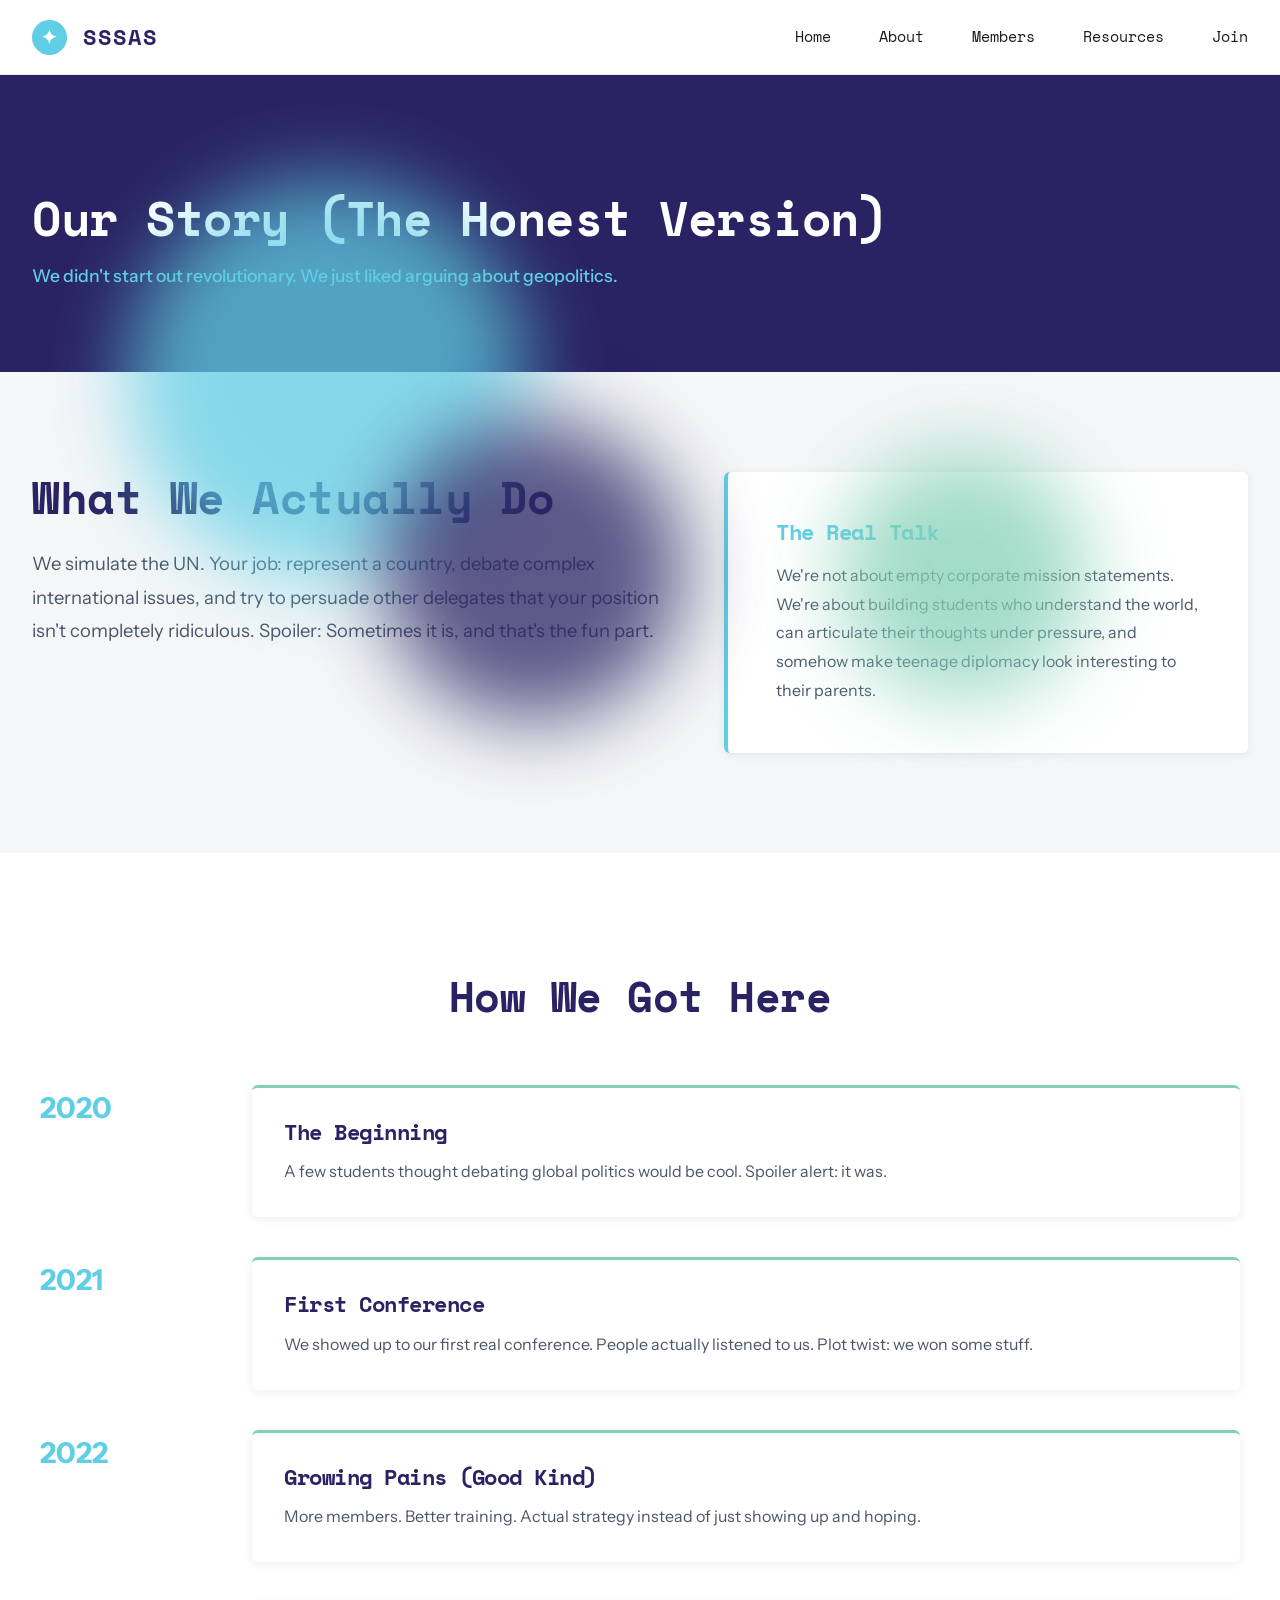
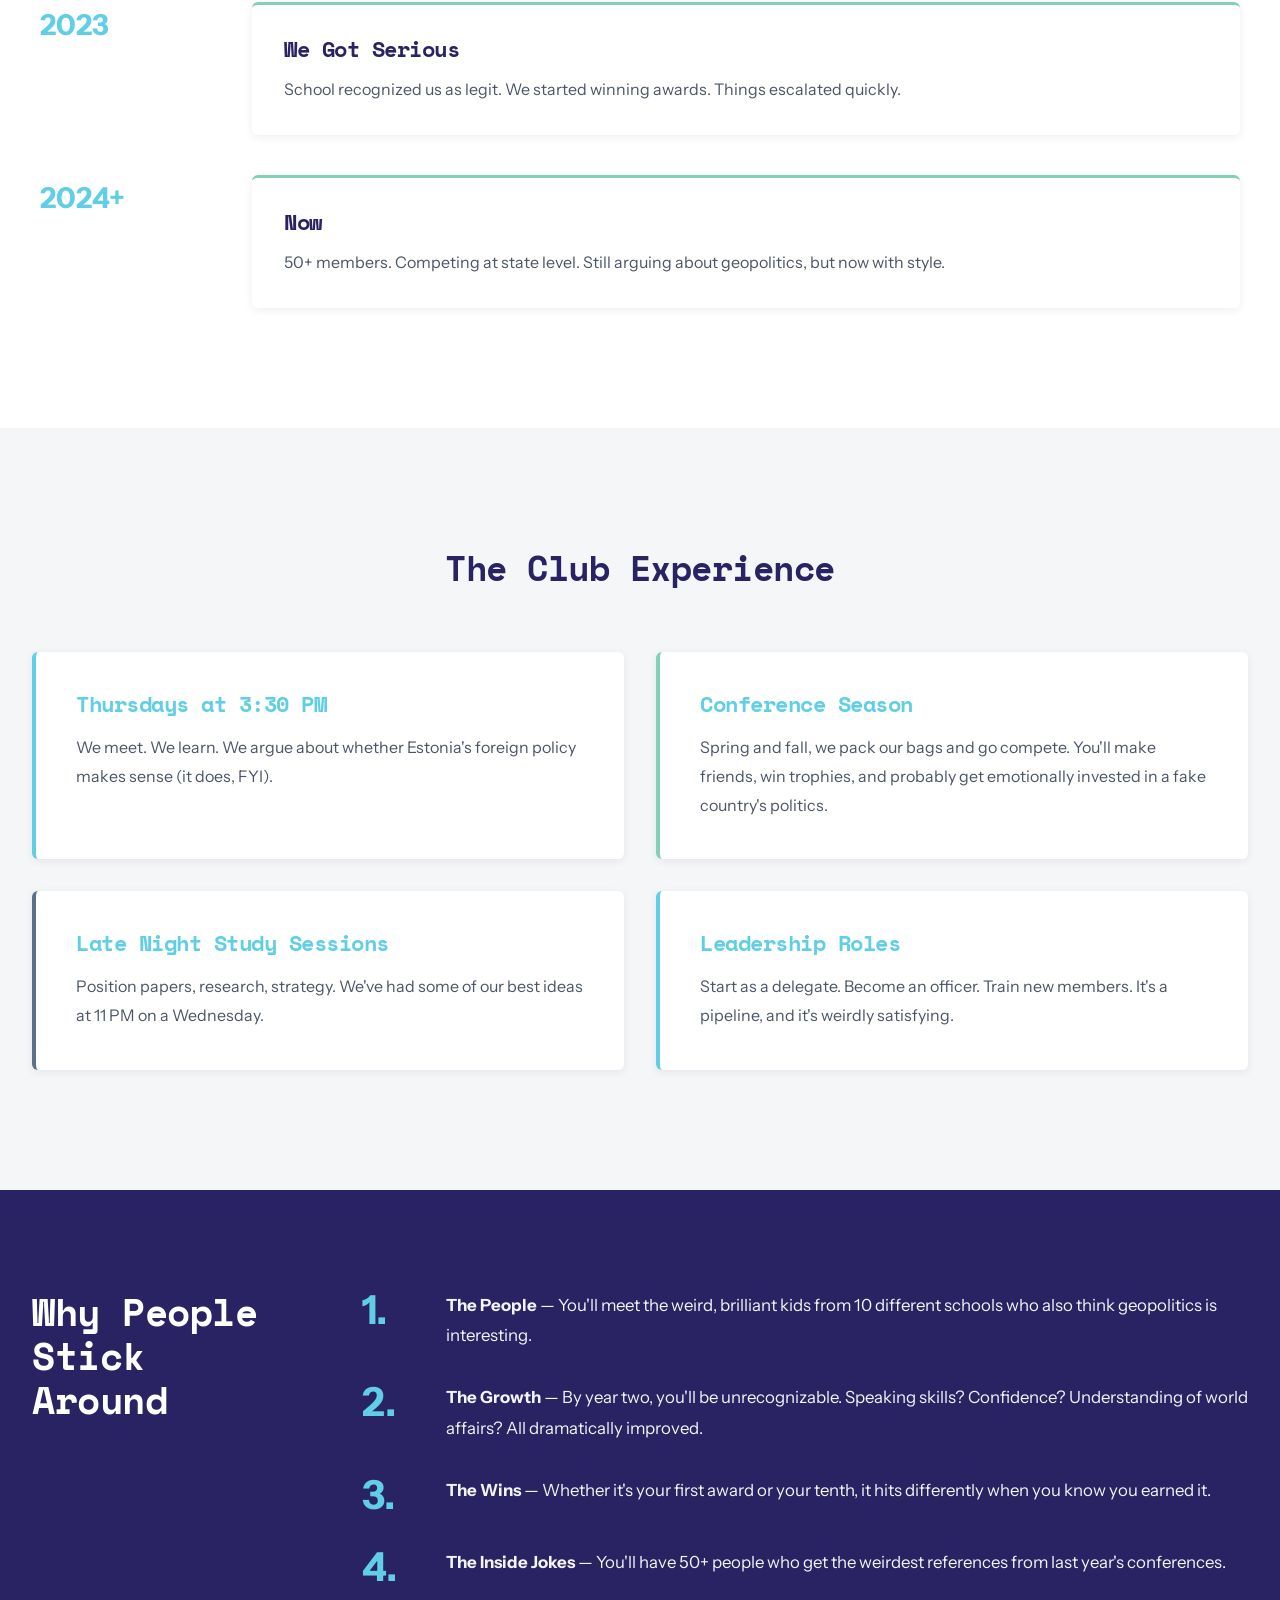
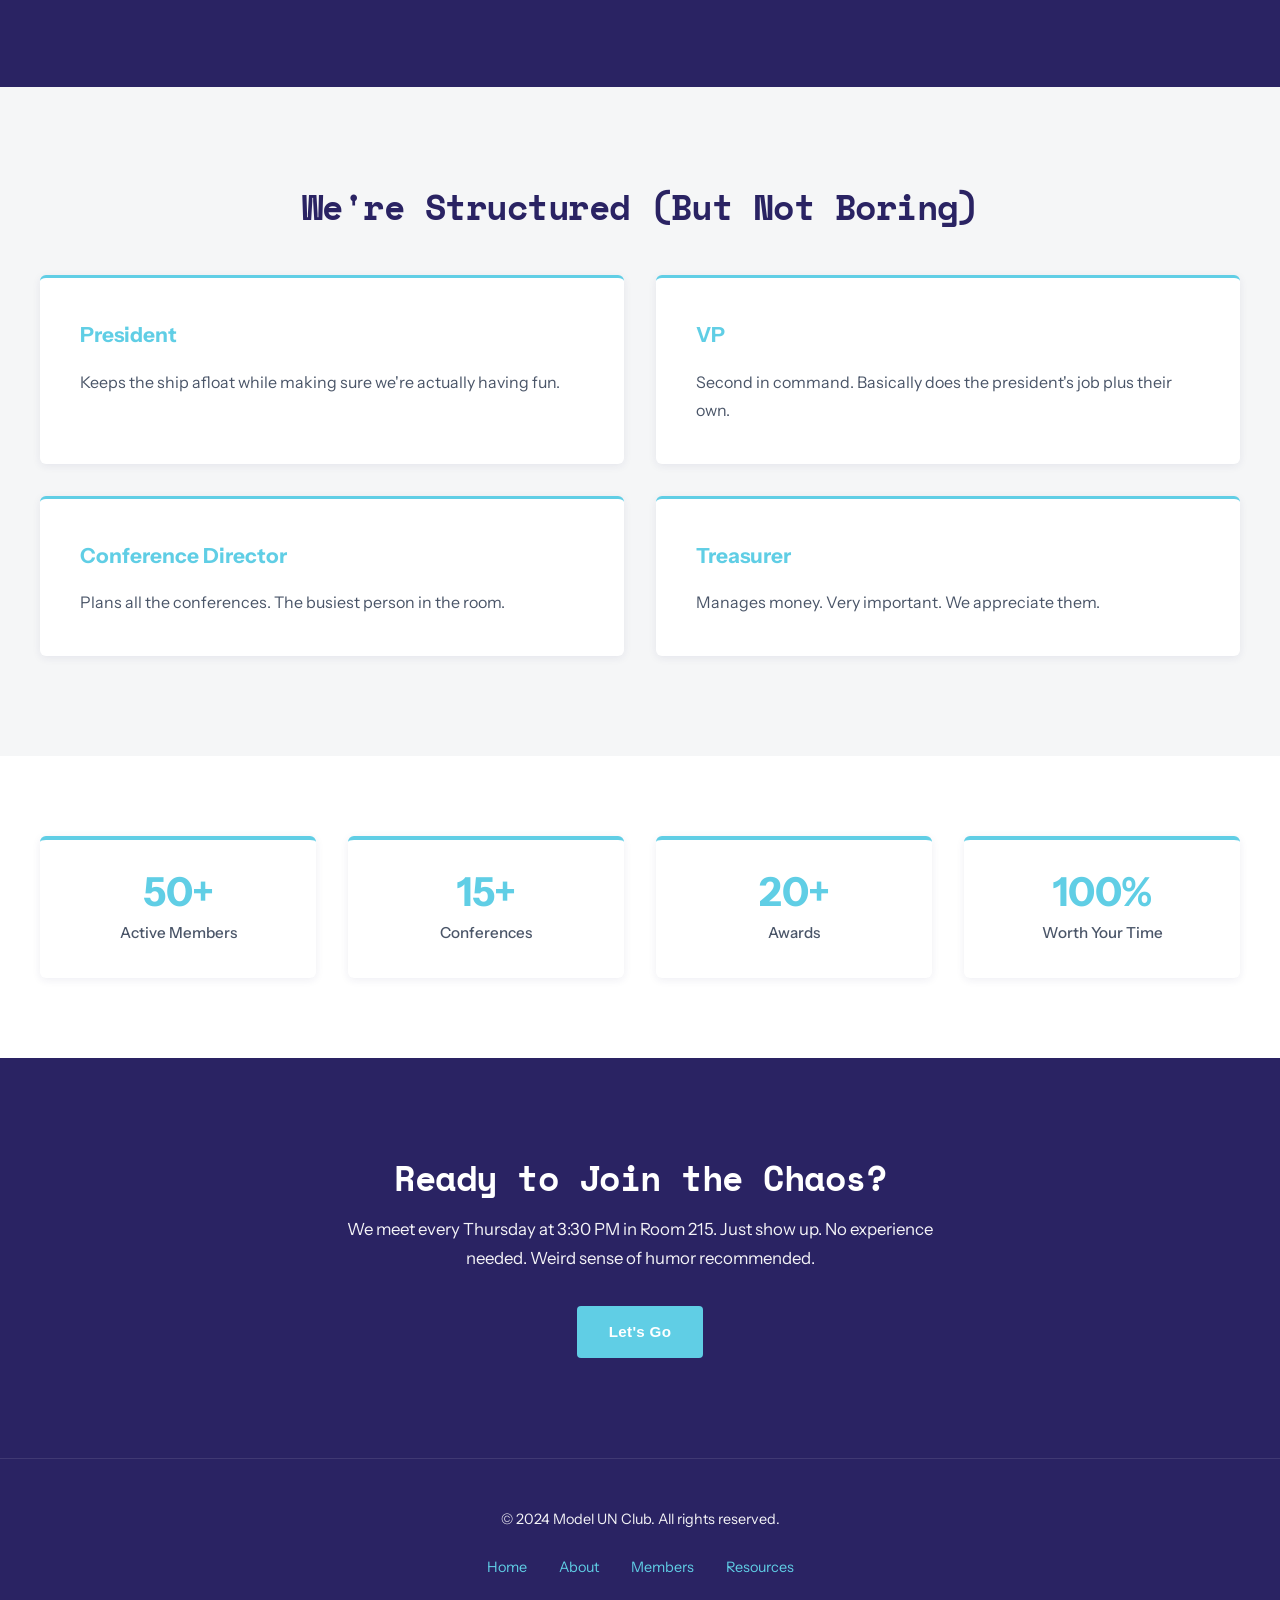
==== commit 72e22633: "added some blobs, there are still some errors with how the apper working on it" ====
--- a/about-club.html
+++ b/about-club.html
@@ -7,6 +7,11 @@
     <link rel="stylesheet" href="styles.css">
 </head>
 <body>
+    <!-- Floating Blobs -->
+    <div class="blob blob-1"></div>
+    <div class="blob blob-2"></div>
+    <div class="blob blob-3"></div>
+
     <!-- Navigation Bar -->
     <nav class="navbar" id="navbar">
         <div class="nav-container">
--- a/styles.css
+++ b/styles.css
@@ -171,38 +171,236 @@
     margin-top: 70px;
 }
 
+/* MARK:BLOBS */
+.blob {
+    position: fixed;
+
+    border-radius: 50%;
+    opacity: .75;
+    filter: blur(40px);
+    z-index: 1;
+    pointer-events: none;
+    color:#1a1a1a;
+    z-index: 2;
+}
+
+@keyframes float-blob-1 {
+    0% {
+        transform: translate(0px, 0px);
+    }
+    25% {
+        transform: translate(100px, -50px);
+    }
+    50% {
+        transform: translate(50px, 100px);
+    }
+    75% {
+        transform: translate(-80px, 50px);
+    }
+    100% {
+        transform: translate(0px, 0px);
+    }
+}
+
+@keyframes float-blob-2 {
+    0% {
+        transform: translate(0px, 0px);
+    }
+    25% {
+        transform: translate(-80px, 60px);
+    }
+    50% {
+        transform: translate(-100px, -50px);
+    }
+    75% {
+        transform: translate(60px, -80px);
+    }
+    100% {
+        transform: translate(0px, 0px);
+    }
+}
+
+@keyframes float-blob-3 {
+    0% {
+        transform: translate(0px, 0px);
+    }
+    25% {
+        transform: translate(50px, 80px);
+    }
+    50% {
+        transform: translate(-60px, -100px);
+    }
+    75% {
+        transform: translate(100px, 40px);
+    }
+    100% {
+        transform: translate(0px, 0px);
+    }
+}
+
+.blob-1 {
+    width: 400px;
+    height: 400px;
+    background: var(--primary-blue);
+    animation: float-blob-1 15s infinite ease-in-out;
+    top: 20%;
+    left: 10%;
+}
+
+.blob-2 {
+    width: 250px;
+    height: 250px;
+    background: var(--tertiary-green);
+    animation: float-blob-2 20s infinite ease-in-out;
+    top: 50%;
+    right: 15%;
+}
+
+.blob-3 {
+    width: 300px;
+    height: 300px;
+    background: var(--secondary-purple);
+    animation: float-blob-3 18s infinite ease-in-out;
+    bottom: 20%;
+    left: 30%;
+}
+
 .section {
     scroll-margin-top: 80px;
 }
 
-/* ===== HERO SECTION ===== */
+/* MARK: HERO SECTION  */
 .hero-section {
     background: var(--bg-light);
     padding: 100px 2rem 120px 2rem;
     position: relative;
     overflow: hidden;
-}
+    min-height: 80vh;
+    display: flex;
+    align-items: center;
+    justify-content: center;
+}
+
+/* Interactive Hero Blobs
+.hero-blob {
+    position: absolute;
+    border-radius: 50%;
+    filter: blur(60px);
+    opacity: 0.15;
+    pointer-events: none;
+    transition: none;
+}
+
+.hero-blob-1 {
+    width: 350px;
+    height: 350px;
+    background: var(--primary-blue);
+    top: 10%;
+    left: 5%;
+}
+
+.hero-blob-2 {
+    width: 280px;
+    height: 280px;
+    background: var(--tertiary-green);
+    top: 40%;
+    right: 10%;
+}
+
+.hero-blob-3 {
+    width: 320px;
+    height: 320px;
+    background: var(--secondary-purple);
+    bottom: 5%;
+    left: 25%;
+} */
 
 .hero-grid {
     max-width: 1400px;
     margin: 0 auto;
     display: grid;
-    grid-template-columns: 1fr 0.8fr;
+    grid-template-columns: 1fr;
     gap: 6rem;
     align-items: center;
+    width: 100%;
+    position: relative;
+    z-index: 10;
 }
 
 .hero-content {
     z-index: 10;
-}
-
-.hero-title {
-    font-size: 3.8rem;
-    margin-bottom: 2rem;
-    line-height: 1.1;
-    letter-spacing: -1px;
-    color: var(--secondary-purple);
-    max-width: 90%;
+    text-align: center;
+}
+
+.hero-title-large {
+    font-size: 12rem;
+    font-weight: 900;
+    line-height: 0.9;
+    letter-spacing: -4px;
+    margin-bottom: 3rem;
+    display: flex;
+    flex-direction: column;
+    gap: 0.1em;
+    color: var(--primary-blue);
+}
+
+.hero-word {
+    display: block;
+    font-family: 'Space Mono', monospace;
+    color: var(--primary-blue);
+    position: relative;
+    transition: all 0.4s cubic-bezier(0.34, 1.56, 0.64, 1);
+    padding: 0.1em;
+}
+
+/* Individual word styling with solid blue color */
+.saints-word {
+    color: var(--primary-blue);
+}
+
+.saints-word:hover {
+    filter: brightness(0.85);
+    transform: scale(1.05);
+}
+
+.model-word {
+    color: var(--primary-blue);
+}
+
+.model-word:hover {
+    filter: brightness(0.85);
+    transform: scale(1.05);
+}
+
+.un-word {
+    color: var(--primary-blue);
+    font-size: 1.2em;
+}
+
+.un-word:hover {
+    filter: brightness(0.85);
+    transform: scale(1.05);
+}
+
+/* TO ADD IMAGES INSIDE THE LETTERS */
+/* Replace background-color with background-image on any .hero-word class */
+/* Example for Saints word with an image: */
+/* .saints-word {
+    background-image: url('your-image-url-here.jpg');
+    background-size: cover;
+    background-position: center;
+    background-clip: text;
+    -webkit-background-clip: text;
+    -webkit-text-fill-color: transparent;
+    color: transparent;
+} */
+
+/* Alternative method using overlay */
+.hero-word.with-image {
+    background-size: cover;
+    background-position: center;
+    background-attachment: fixed;
+    background-blend-mode: multiply;
 }
 
 .hero-subtitle {
@@ -210,7 +408,7 @@
     color: var(--gray-text);
     margin-bottom: 2.5rem;
     line-height: 1.8;
-    max-width: 550px;
+    max-width: 100%;
 }
 
 .cta-button {
@@ -228,89 +426,13 @@
     overflow: hidden;
 }
 
-.cta-button::before {
-    content: '';
-    position: absolute;
-    top: 0;
-    left: -100%;
-    width: 100%;
-    height: 100%;
-    background: var(--secondary-purple);
-    transition: left 0.4s cubic-bezier(0.34, 1.56, 0.64, 1);
-    z-index: -1;
-}
-
-.cta-button:hover::before {
-    left: 0;
-}
-
-.cta-button:hover {
-    transform: translateY(-3px);
-    letter-spacing: 0.5px;
-}
-
-.hero-visual {
-    position: relative;
-    height: 450px;
-    z-index: 5;
-}
-
-.accent-box {
-    position: absolute;
-    background: var(--tertiary-green);
-    opacity: 0.08;
-}
-
-.accent-1 {
-    width: 280px;
-    height: 280px;
-    top: 0;
-    left: 0;
-    clip-path: polygon(0 0, 100% 0, 85% 100%, 0 85%);
-    animation: drift 8s ease-in-out infinite;
-}
-
-.accent-2 {
-    width: 200px;
-    height: 200px;
-    bottom: 20px;
-    right: -40px;
-    clip-path: polygon(20% 0, 100% 0, 100% 100%, 0 85%);
-    animation: driftReverse 10s ease-in-out infinite;
-}
-
-.accent-dot {
-    position: absolute;
-    width: 12px;
-    height: 12px;
-    background: var(--primary-blue);
-    border-radius: 50%;
-    top: 35%;
-    right: 15%;
-    opacity: 0.4;
-    animation: pulse 4s ease-in-out infinite;
-}
-
-@keyframes drift {
-    0%, 100% { transform: translateY(0) rotate(0deg); }
-    50% { transform: translateY(-20px) rotate(2deg); }
-}
-
-@keyframes driftReverse {
-    0%, 100% { transform: translateY(0) rotate(0deg); }
-    50% { transform: translateY(20px) rotate(-2deg); }
-}
-
-@keyframes pulse {
-    0%, 100% { opacity: 0.4; transform: scale(1); }
-    50% { opacity: 0.8; transform: scale(1.3); }
-}
-
-/* ===== FEATURES SECTION ===== */
+/* MARK: FEATURES SECTION ===== */
 .features-section {
     background: var(--bg-white);
     padding: 140px 2rem;
     position: relative;
+    z-index: 3;
+    
 }
 
 .features-header {
@@ -349,6 +471,8 @@
     transition: all 0.4s cubic-bezier(0.34, 1.56, 0.64, 1);
     position: relative;
     overflow: hidden;
+    background-color: #1a1a1a;
+    z-index: 10;
 }
 
 .feature-card::before {
@@ -362,11 +486,15 @@
     opacity: 0.03;
     border-radius: 50%;
     transition: all 0.6s ease;
+    background: #1a1a1a;
+    z-index: 10;
 }
 
 .feature-card:hover::before {
     width: 300px;
     height: 300px;
+    background-color: #1a1a1a;
+    z-index: 10;
 }
 
 .feature-card.feature-tall {
@@ -388,6 +516,7 @@
 
 .feature-card p {
     color: var(--gray-text);
+    
     position: relative;
     z-index: 1;
     line-height: 1.8;
@@ -398,7 +527,7 @@
     box-shadow: var(--shadow-medium);
 }
 
-/* ===== SERVICES SECTION ===== */
+/* MARK: SERVICES SECTION ===== */
 .services-section {
     background: var(--secondary-purple);
     color: white;
@@ -490,10 +619,12 @@
     color: rgba(255, 255, 255, 0.95);
 }
 
-/* ===== ABOUT SECTION ===== */
+/* MARK: ABOUT SECTION ===== */
 .about-section {
-    background: var(--bg-light);
+    background: var(--bg-white);
     padding: 120px 2rem;
+    z-index: 10;
+    
 }
 
 .about-asymmetry {
@@ -533,6 +664,7 @@
     text-align: center;
     grid-column: 1 / -1;
     border-top: 4px solid var(--primary-blue);
+    z-index: 15;
 }
 
 .stat-primary {
@@ -562,6 +694,7 @@
     box-shadow: var(--shadow-subtle);
     text-align: center;
     border-left: 4px solid var(--tertiary-green);
+    z-index: 15;
 }
 
 .stat-mini {
@@ -570,7 +703,7 @@
     font-weight: 600;
 }
 
-/* ===== CONTACT SECTION ===== */
+/* MARK: CONTACT SECTION ===== */
 .contact-section {
     background: var(--secondary-purple);
     color: white;
@@ -718,7 +851,7 @@
     font-weight: 500;
 }
 
-/* ===== MISSION SECTION ===== */
+/* MARK: MISSION SECTION */
 .mission-elite-section {
     background: var(--bg-light);
     padding: 100px 2rem;
@@ -881,7 +1014,7 @@
     border-left: 4px solid var(--primary-blue);
 }
 
-/* ===== REASONS ===== */
+/* MARK: REASONS  */
 .elite-reasons-section {
     background: var(--secondary-purple);
     color: white;
@@ -928,7 +1061,7 @@
     line-height: 1.8;
 }
 
-/* ===== LEADERSHIP ===== */
+/* MARK: LEADERSHIP ===== */
 .leadership-elite-section {
     background: var(--bg-light);
     padding: 100px 2rem;
@@ -1120,7 +1253,7 @@
     z-index: 1;
 }
 
-/* ===== MEMBERS DIRECTORY ===== */
+/* MARK: MEMBERS DIRECTORY ===== */
 .members-directory-section {
     background: var(--bg-white);
     padding: 100px 2rem;
@@ -1208,7 +1341,7 @@
     box-shadow: var(--shadow-medium);
 }
 
-/* ===== JOIN SECTION ===== */
+/* MARK: JOIN SECTION */
 .join-elite-section {
     background: var(--bg-light);
     padding: 100px 2rem;
@@ -1297,7 +1430,7 @@
     box-shadow: var(--shadow-medium);
 }
 
-/* ===== PREP SECTION ===== */
+/* MARK: PREP SECTION  */
 .resources-prep-section {
     background: var(--bg-white);
     padding: 100px 2rem;
@@ -1358,7 +1491,7 @@
     border-bottom: none;
 }
 
-/* ===== TEMPLATES ===== */
+/* MARK: TEMPLATES ===== */
 .resources-templates-section {
     background: var(--bg-light);
     padding: 100px 2rem;
@@ -1468,7 +1601,7 @@
     font-size: 0.9rem;
 }
 
-/* ===== COMMITTEES ===== */
+/* MARK: COMMITTEES  */
 .resources-committees-section {
     background: var(--bg-light);
     padding: 100px 2rem;
@@ -1512,7 +1645,7 @@
     box-shadow: var(--shadow-medium);
 }
 
-/* ===== EXTERNAL RESOURCES ===== */
+/* MARK: EXTERNAL RESOURCES  */
 .resources-external-section {
     background: var(--bg-white);
     padding: 100px 2rem;
@@ -1573,7 +1706,7 @@
     box-shadow: var(--shadow-medium);
 }
 
-/* ===== FAQ ===== */
+/* Mark: FAQ  */
 .resources-faq-section {
     background: var(--bg-light);
     padding: 100px 2rem;
@@ -1614,7 +1747,7 @@
     line-height: 1.7;
 }
 
-/* ===== EVENTS ===== */
+/* MARK: EVENTS  */
 .resources-events-section {
     background: var(--bg-white);
     padding: 100px 2rem;
@@ -1693,7 +1826,7 @@
     color: var(--secondary-purple);
 }
 
-/* ===== RESPONSIVE DESIGN ===== */
+/* MARK: RESPONSIVE DESIGN  */
 @media (max-width: 1024px) {
     .hero-grid {
         grid-template-columns: 1fr;
@@ -1845,11 +1978,13 @@
 
     .hero-section {
         padding: 80px 1.5rem 100px 1.5rem;
-    }
-
-    .hero-title {
-        font-size: 2.4rem;
-        max-width: 100%;
+        min-height: 70vh;
+    }
+
+    .hero-title-large {
+        font-size: 5rem;
+        letter-spacing: -2px;
+        margin-bottom: 2rem;
     }
 
     .hero-subtitle {
@@ -1943,11 +2078,17 @@
 
     .hero-section {
         padding: 60px 1rem 80px 1rem;
-    }
-
-    .hero-title {
-        font-size: 1.8rem;
+        min-height: 60vh;
+    }
+
+    .hero-title-large {
+        font-size: 3rem;
+        letter-spacing: -1px;
         margin-bottom: 1.5rem;
+    }
+
+    .hero-content {
+        text-align: center;
     }
 
     .cta-button {
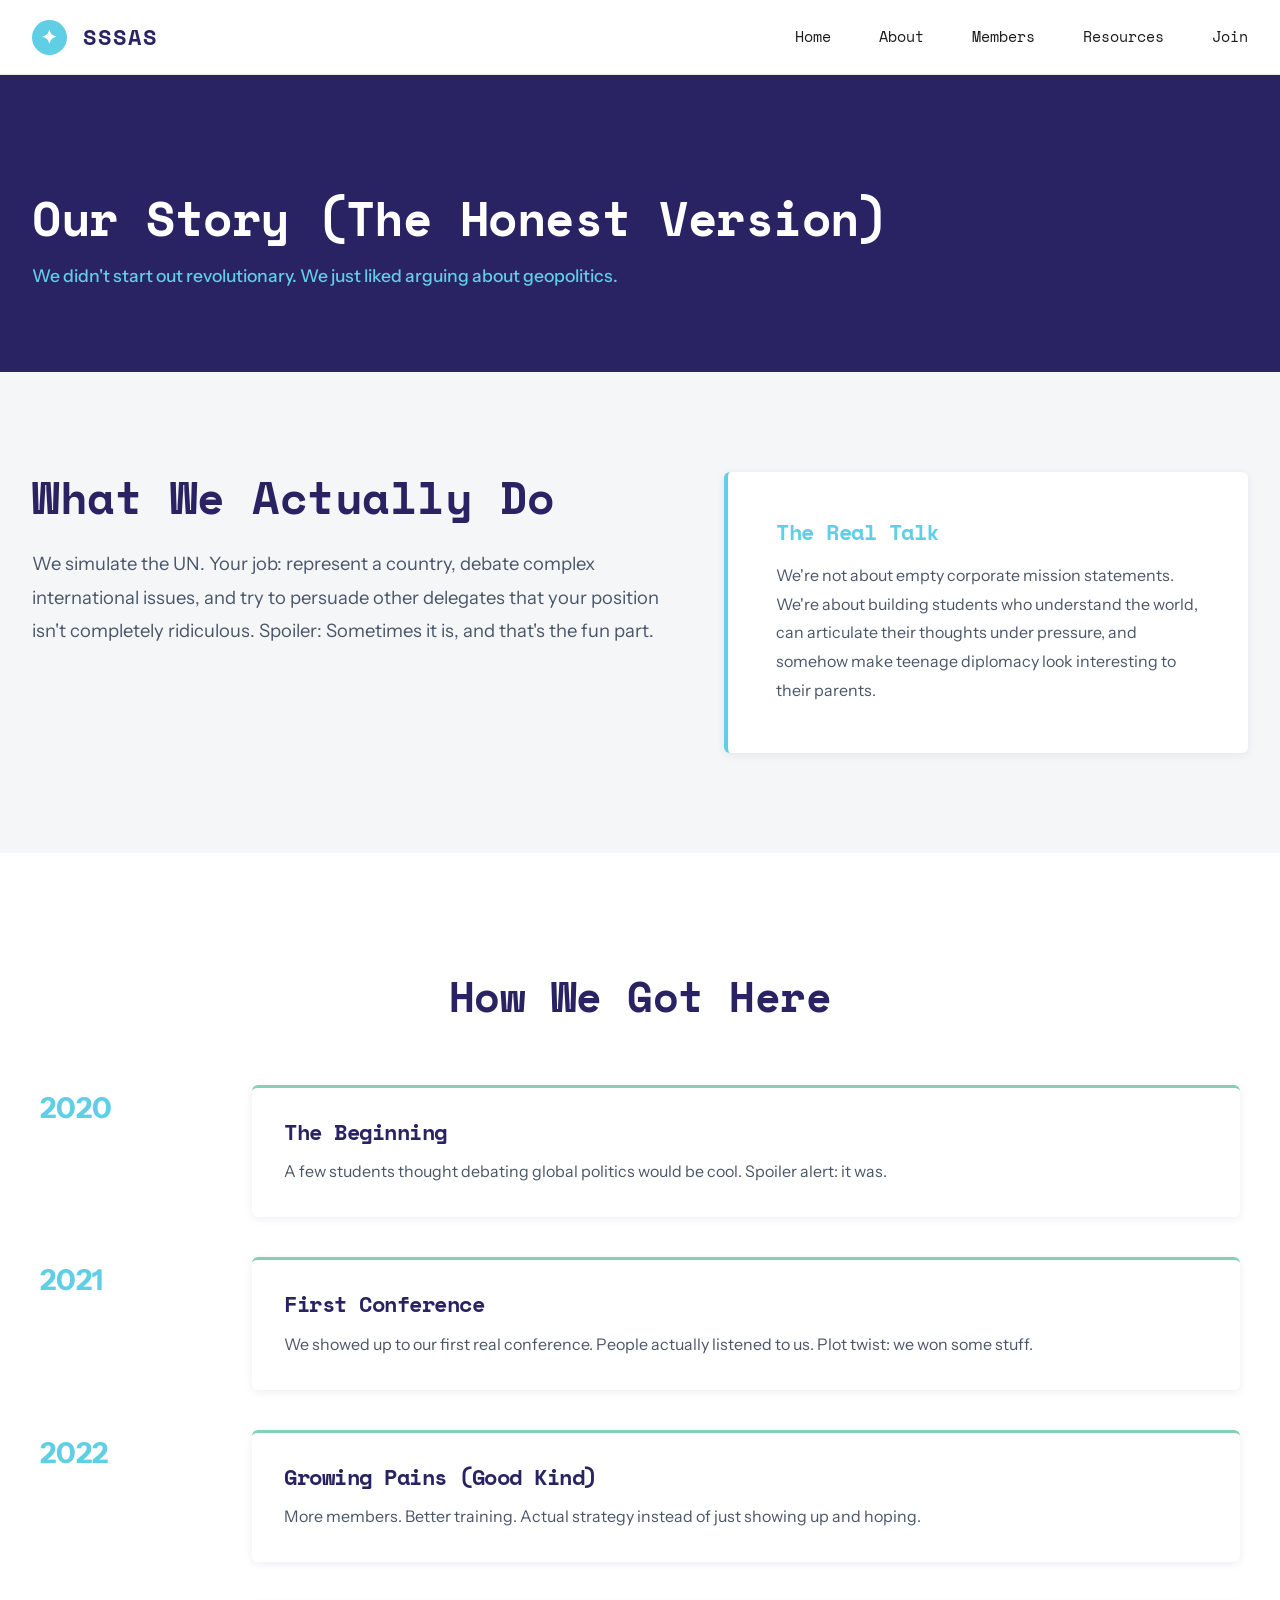
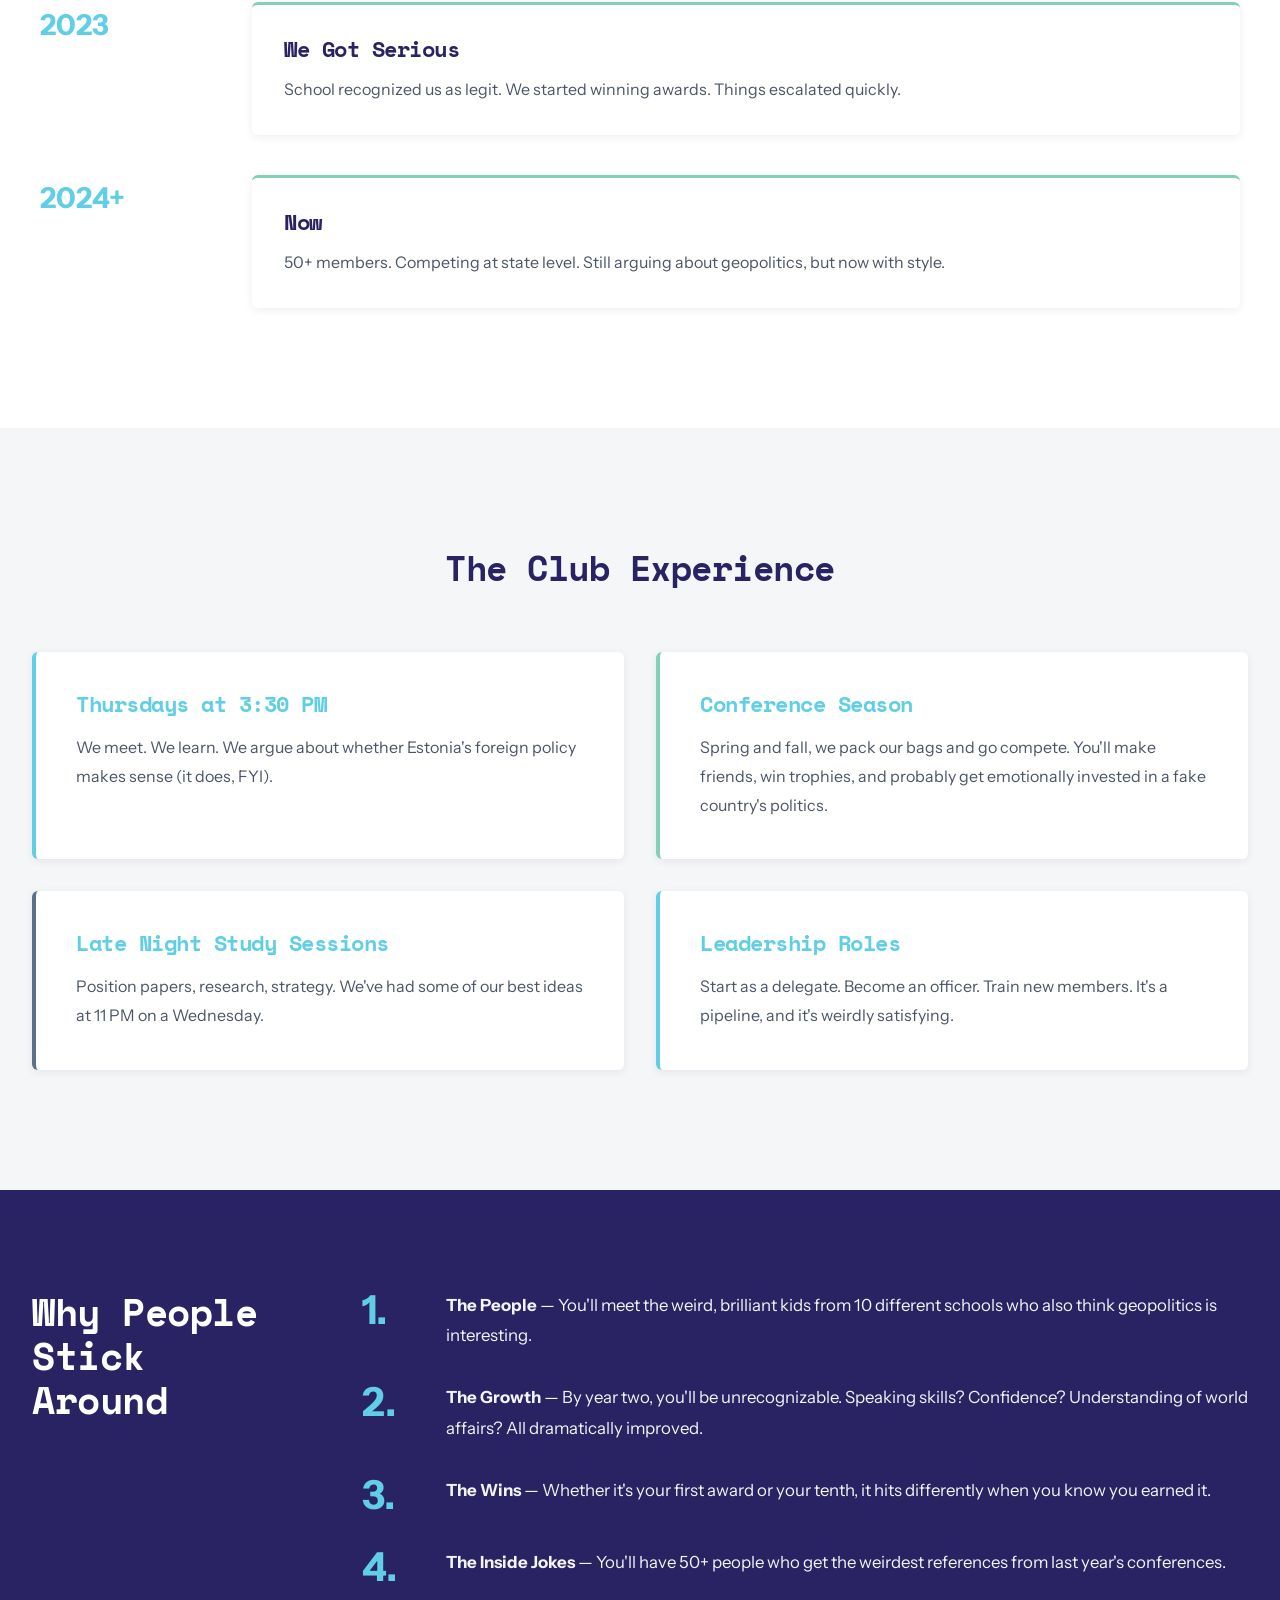
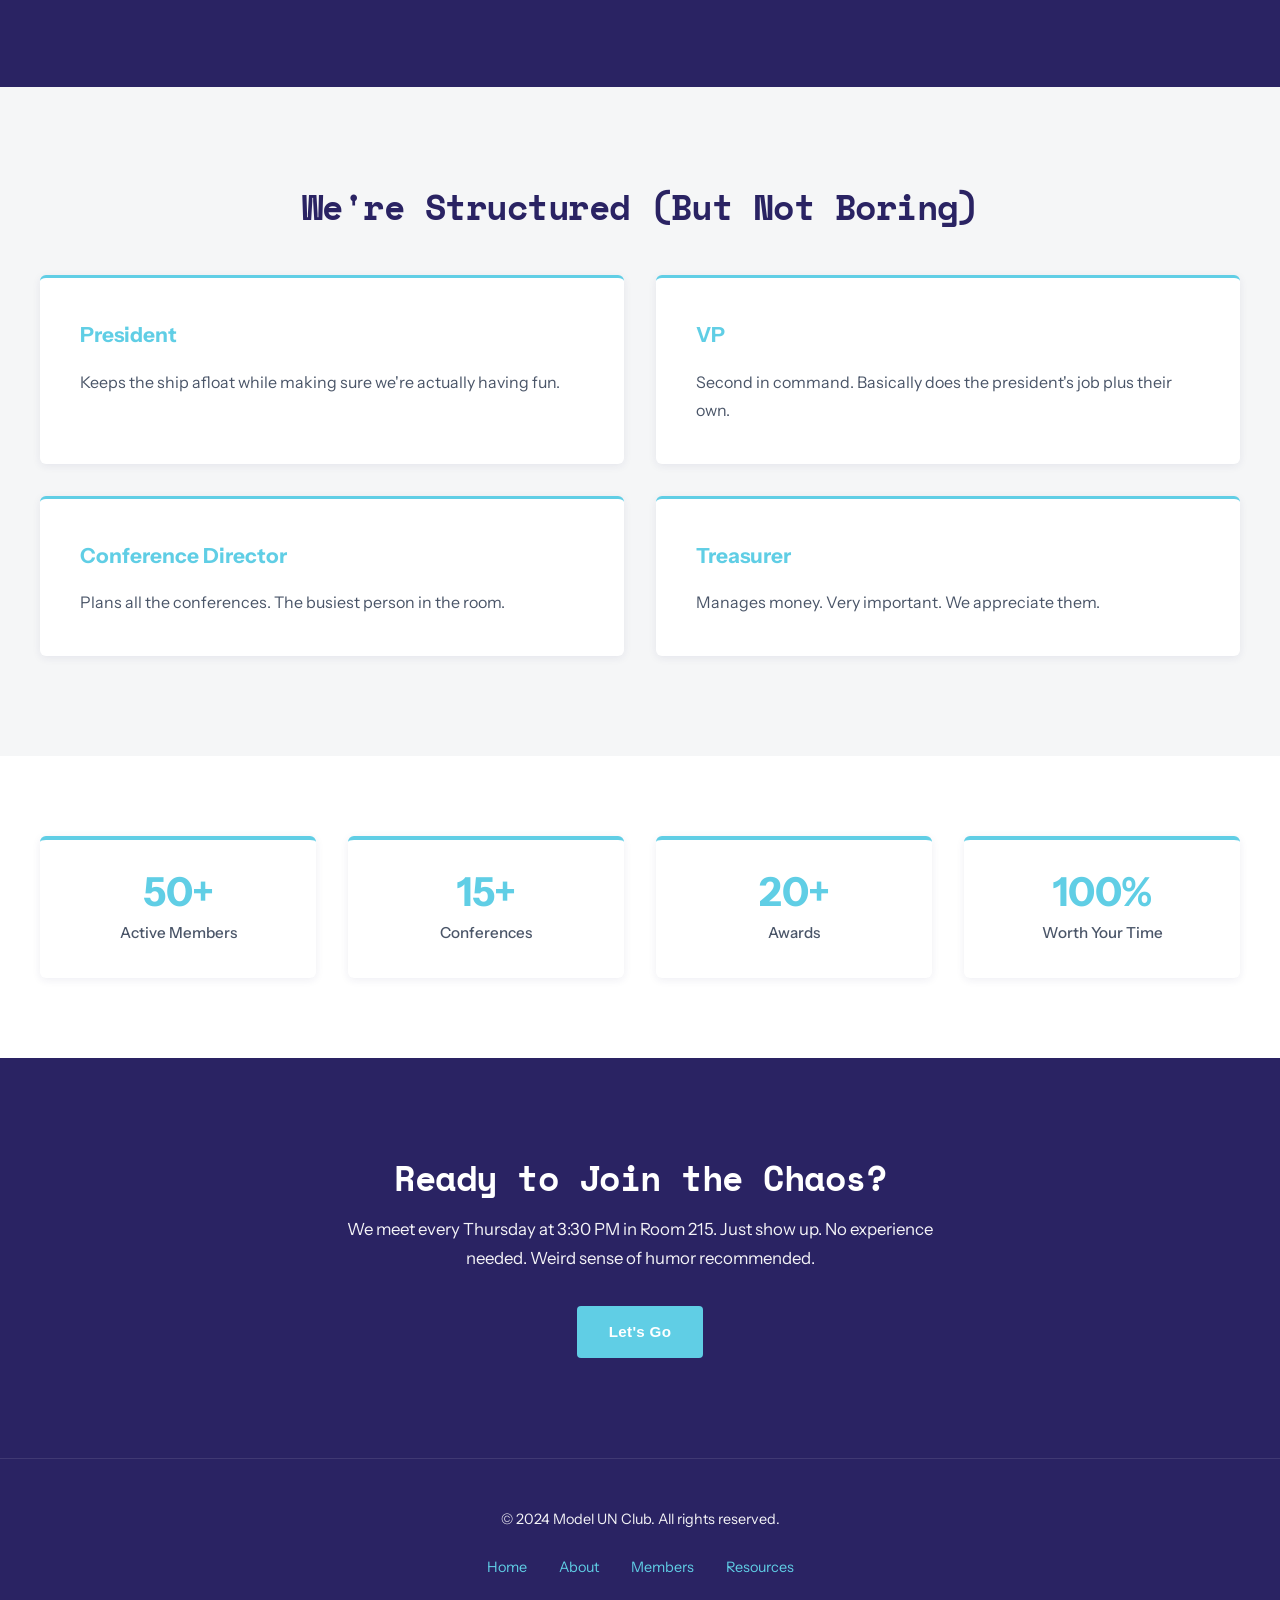
==== commit 274e7341: "Here is a verstion that I am pretty happy with. All the content needs to be rewritten tho" ====
--- a/about-club.html
+++ b/about-club.html
@@ -7,10 +7,7 @@
     <link rel="stylesheet" href="styles.css">
 </head>
 <body>
-    <!-- Floating Blobs -->
-    <div class="blob blob-1"></div>
-    <div class="blob blob-2"></div>
-    <div class="blob blob-3"></div>
+
 
     <!-- Navigation Bar -->
     <nav class="navbar" id="navbar">
--- a/styles.css
+++ b/styles.css
@@ -431,28 +431,27 @@
     background: var(--bg-white);
     padding: 140px 2rem;
     position: relative;
-    z-index: 3;
-    
-}
-
+    z-index: 5;
+}
+ 
 .features-header {
     margin-bottom: 4rem;
     max-width: 1400px;
     margin-left: auto;
     margin-right: auto;
 }
-
+ 
 .features-header h2 {
     font-size: 2.6rem;
     margin-bottom: 0.8rem;
     color: var(--secondary-purple);
 }
-
+ 
 .features-header p {
     font-size: 1.05rem;
     color: var(--gray-text);
 }
-
+ 
 .features-asymmetry {
     max-width: 1400px;
     margin: 0 auto;
@@ -461,75 +460,57 @@
     gap: 2.5rem;
     grid-auto-rows: auto;
 }
-
+ 
 .feature-card {
     background: white;
     padding: 2.5rem;
     border-radius: 6px;
     border-left: 4px solid var(--primary-blue);
-    box-shadow: var(--shadow-subtle);
+    box-shadow: 0 4px 12px rgba(42, 35, 99, 0.08);
     transition: all 0.4s cubic-bezier(0.34, 1.56, 0.64, 1);
     position: relative;
-    overflow: hidden;
-    background-color: #1a1a1a;
-    z-index: 10;
-}
-
-.feature-card::before {
-    content: '';
-    position: absolute;
-    bottom: 0;
-    right: 0;
-    width: 0;
-    height: 0;
-    background: var(--primary-blue);
-    opacity: 0.03;
-    border-radius: 50%;
-    transition: all 0.6s ease;
-    background: #1a1a1a;
-    z-index: 10;
-}
-
-.feature-card:hover::before {
-    width: 300px;
-    height: 300px;
-    background-color: #1a1a1a;
-    z-index: 10;
-}
-
+    overflow: visible;
+    cursor: pointer;
+   
+    opacity: 1 !important;
+    visibility: visible !important;
+    transform: none !important; 
+}
+ 
 .feature-card.feature-tall {
     grid-row: span 2;
 }
-
+ 
 .feature-icon {
     font-size: 2.5rem;
     margin-bottom: 1.2rem;
     display: inline-block;
 }
-
+ 
 .feature-card h3 {
     color: var(--secondary-purple);
     margin-bottom: 1rem;
     position: relative;
     z-index: 1;
 }
-
+ 
 .feature-card p {
     color: var(--gray-text);
-    
     position: relative;
     z-index: 1;
     line-height: 1.8;
 }
-
+ 
 .feature-card:hover {
-    transform: translateY(-6px);
-    box-shadow: var(--shadow-medium);
+    transform: translateY(-12px);
+    box-shadow: 0 20px 40px rgba(42, 35, 99, 0.16);
 }
 
 /* MARK: SERVICES SECTION ===== */
 .services-section {
     background: var(--secondary-purple);
+    position: relative;
+    z-index: 5;
     color: white;
     padding: 120px 2rem;
 }
@@ -607,6 +588,7 @@
     opacity: 0.3;
     margin-bottom: 0.5rem;
     line-height: 1;
+    z-index: 5;
 }
 
 .service-block h3 {
@@ -622,6 +604,8 @@
 /* MARK: ABOUT SECTION ===== */
 .about-section {
     background: var(--bg-white);
+    position: relative;
+    z-index: 5;
     padding: 120px 2rem;
     z-index: 10;
     
@@ -706,6 +690,8 @@
 /* MARK: CONTACT SECTION ===== */
 .contact-section {
     background: var(--secondary-purple);
+    position: relative;
+    z-index: 5;
     color: white;
     padding: 100px 2rem 80px 2rem;
 }
@@ -775,6 +761,8 @@
 /* ===== FOOTER ===== */
 .footer {
     background: var(--secondary-purple);
+    position: relative;
+    z-index: 5;
     color: white;
     padding: 3rem 2rem;
     text-align: center;
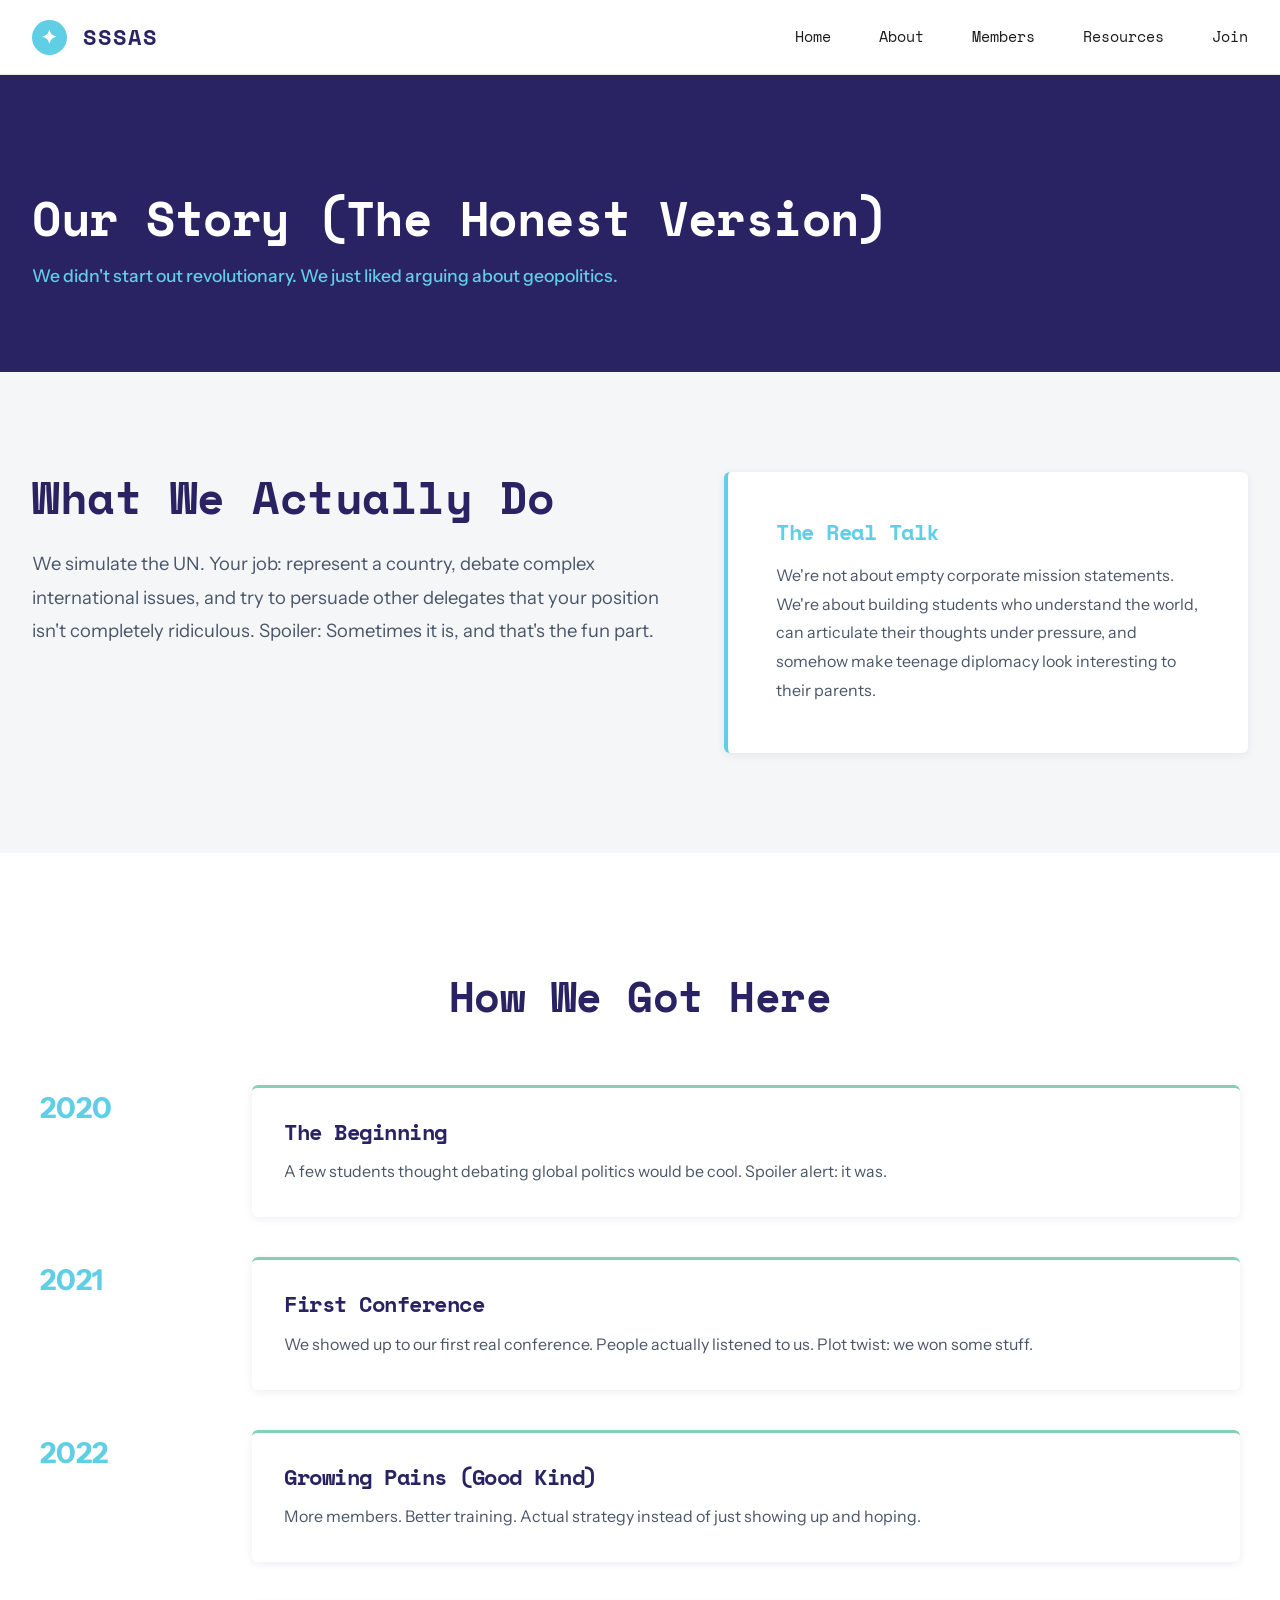
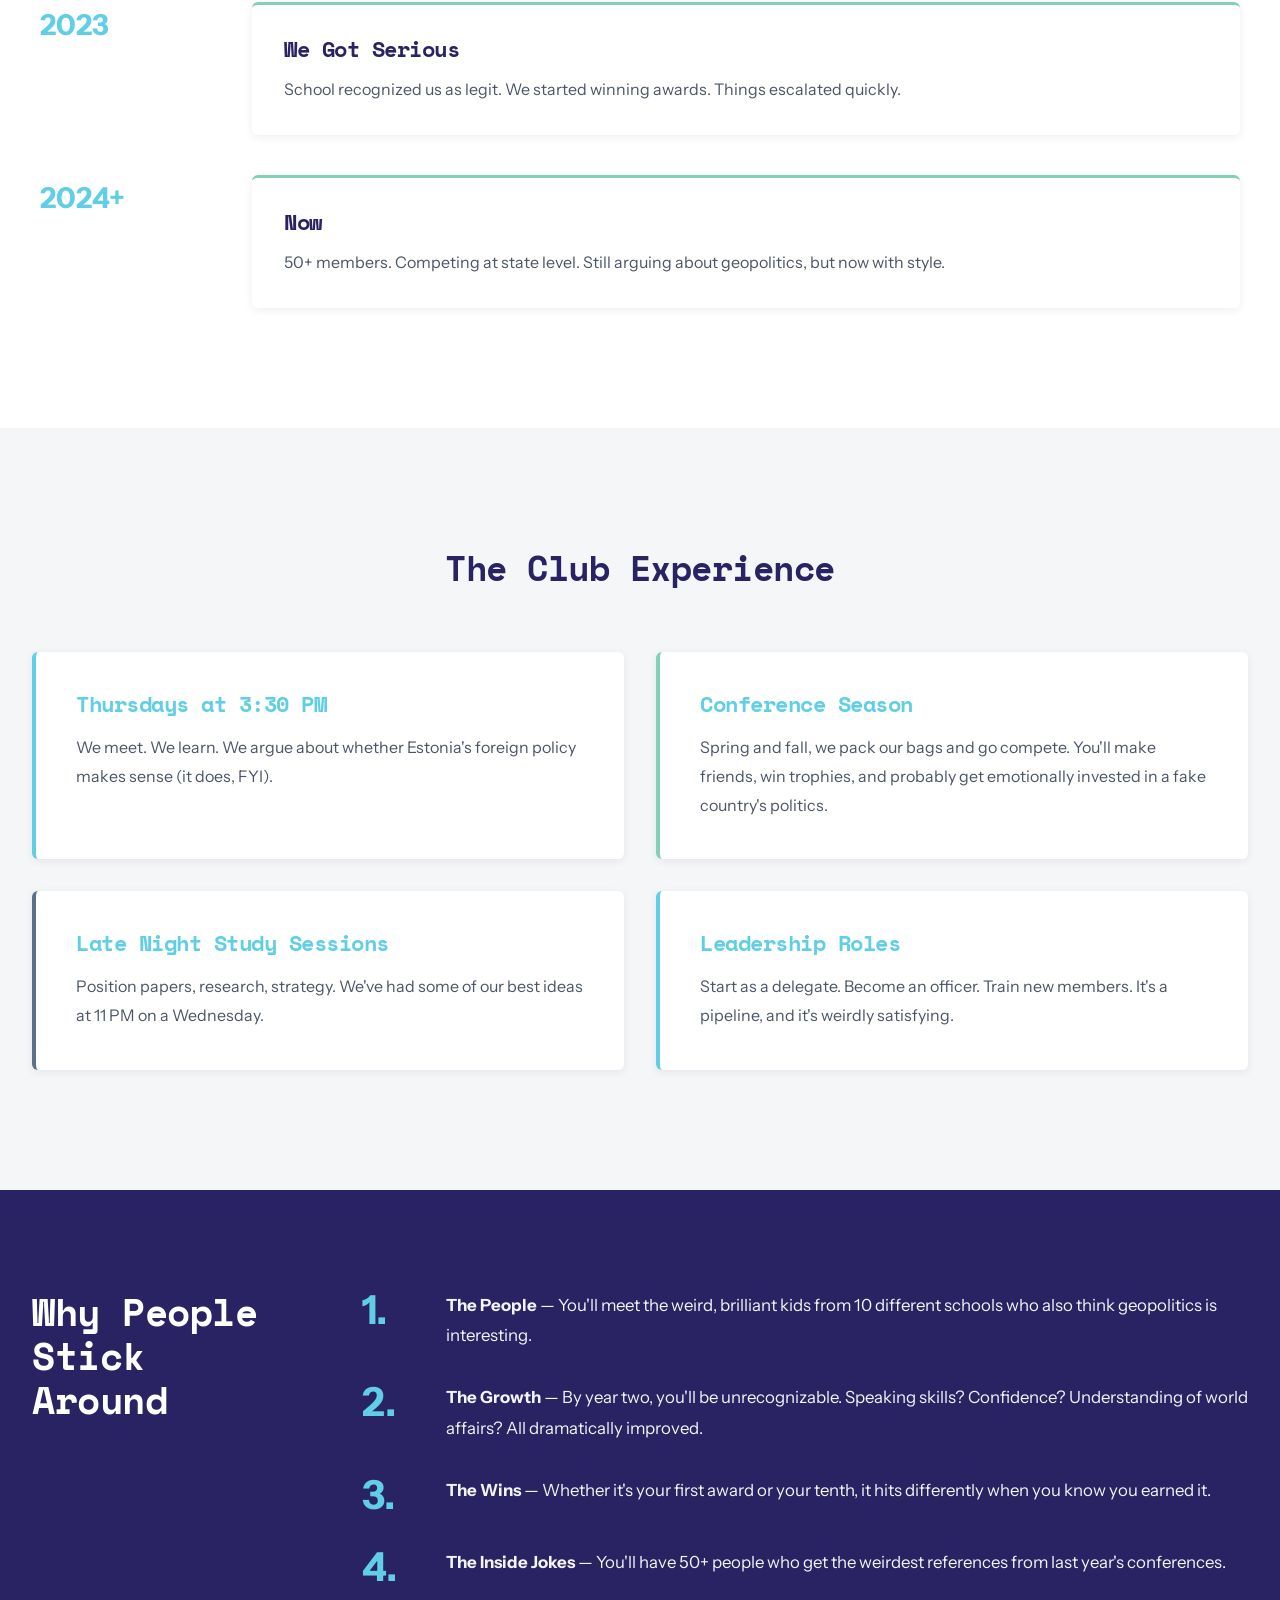
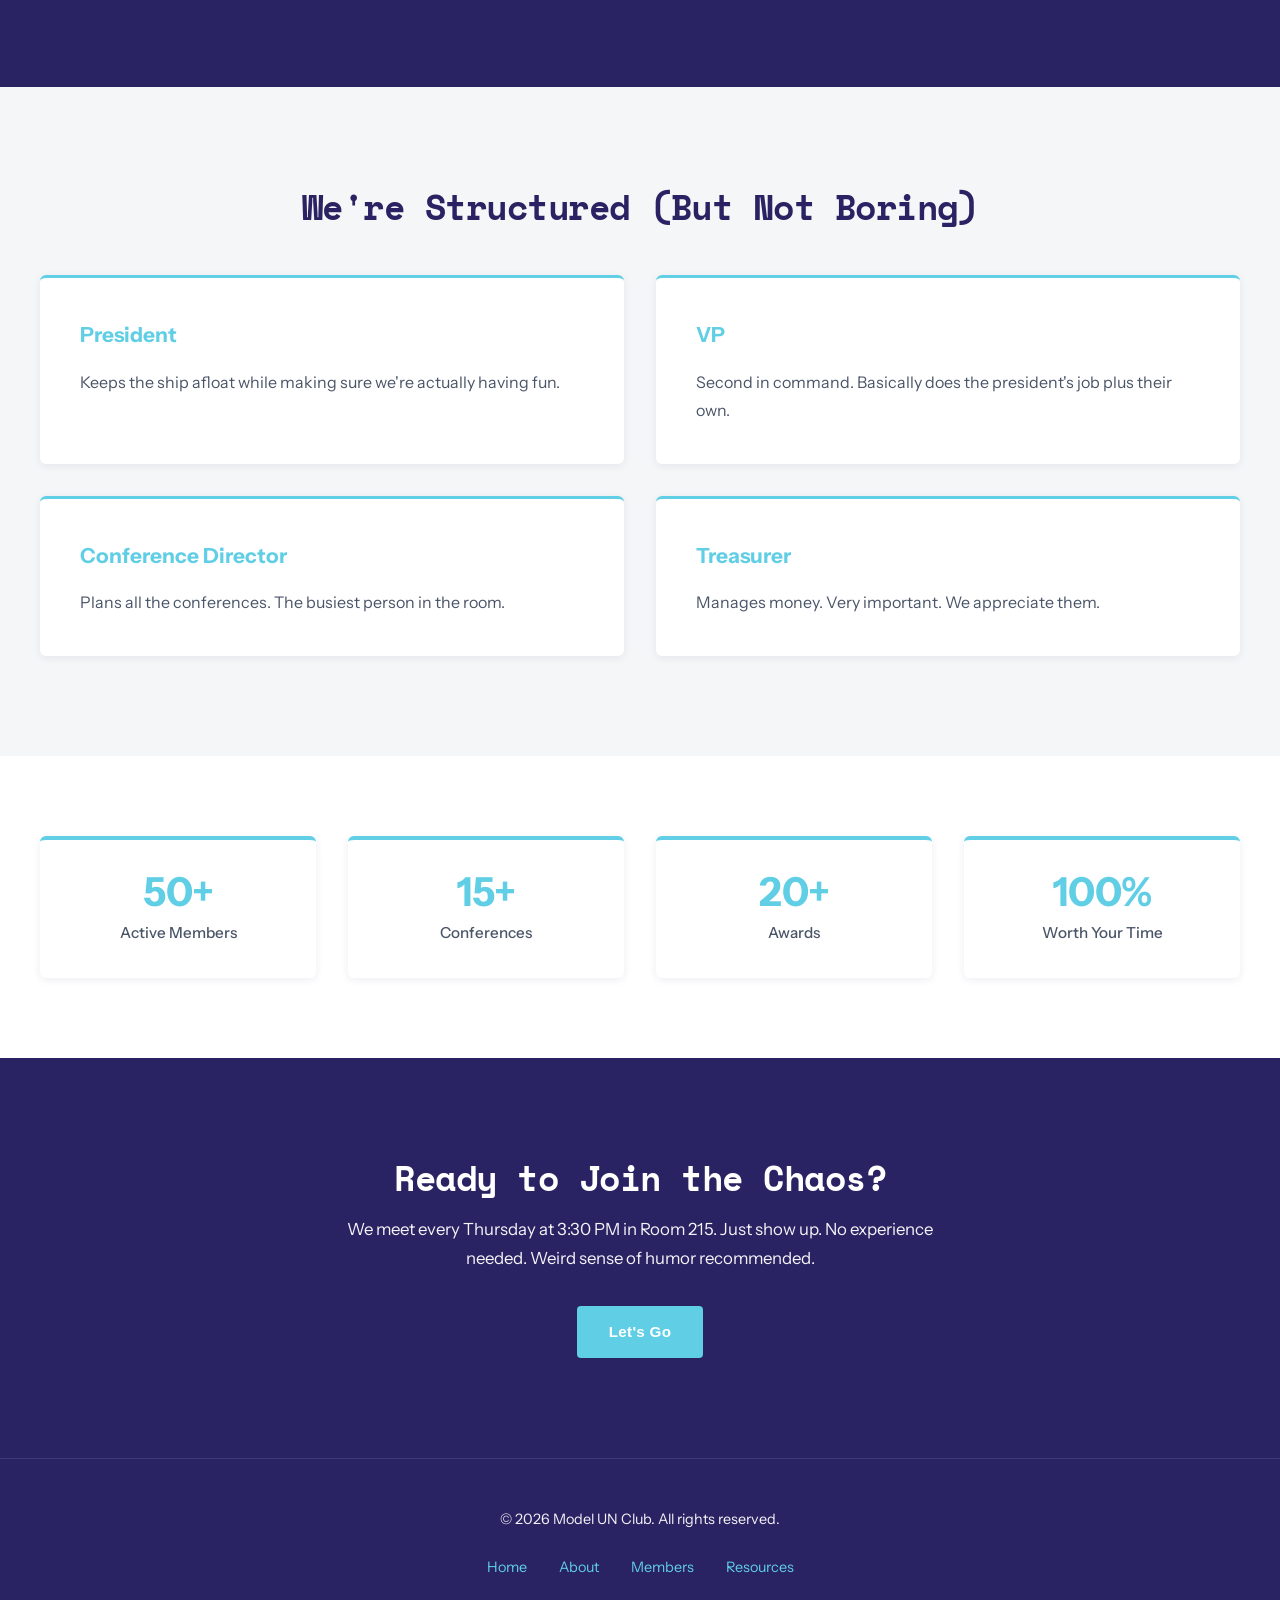
==== commit d5dc52d1: "Fixed form so it submits now. It might be reloading like crazy untill you click tho" ====
--- a/about-club.html
+++ b/about-club.html
@@ -203,7 +203,7 @@
     <!-- Footer -->
     <footer class="footer">
         <div class="footer-content">
-            <p>&copy; 2024 Model UN Club. All rights reserved.</p>
+            <p>&copy; 2026 Model UN Club. All rights reserved.</p>
             <div class="footer-links">
                 <a href="index.html">Home</a>
                 <a href="about-club.html">About</a>
--- a/styles.css
+++ b/styles.css
@@ -279,6 +279,7 @@
     display: flex;
     align-items: center;
     justify-content: center;
+    
 }
 
 /* Interactive Hero Blobs
@@ -325,6 +326,7 @@
     width: 100%;
     position: relative;
     z-index: 10;
+    
 }
 
 .hero-content {
@@ -342,6 +344,7 @@
     flex-direction: column;
     gap: 0.1em;
     color: var(--primary-blue);
+    word-spacing: -75px;
 }
 
 .hero-word {
